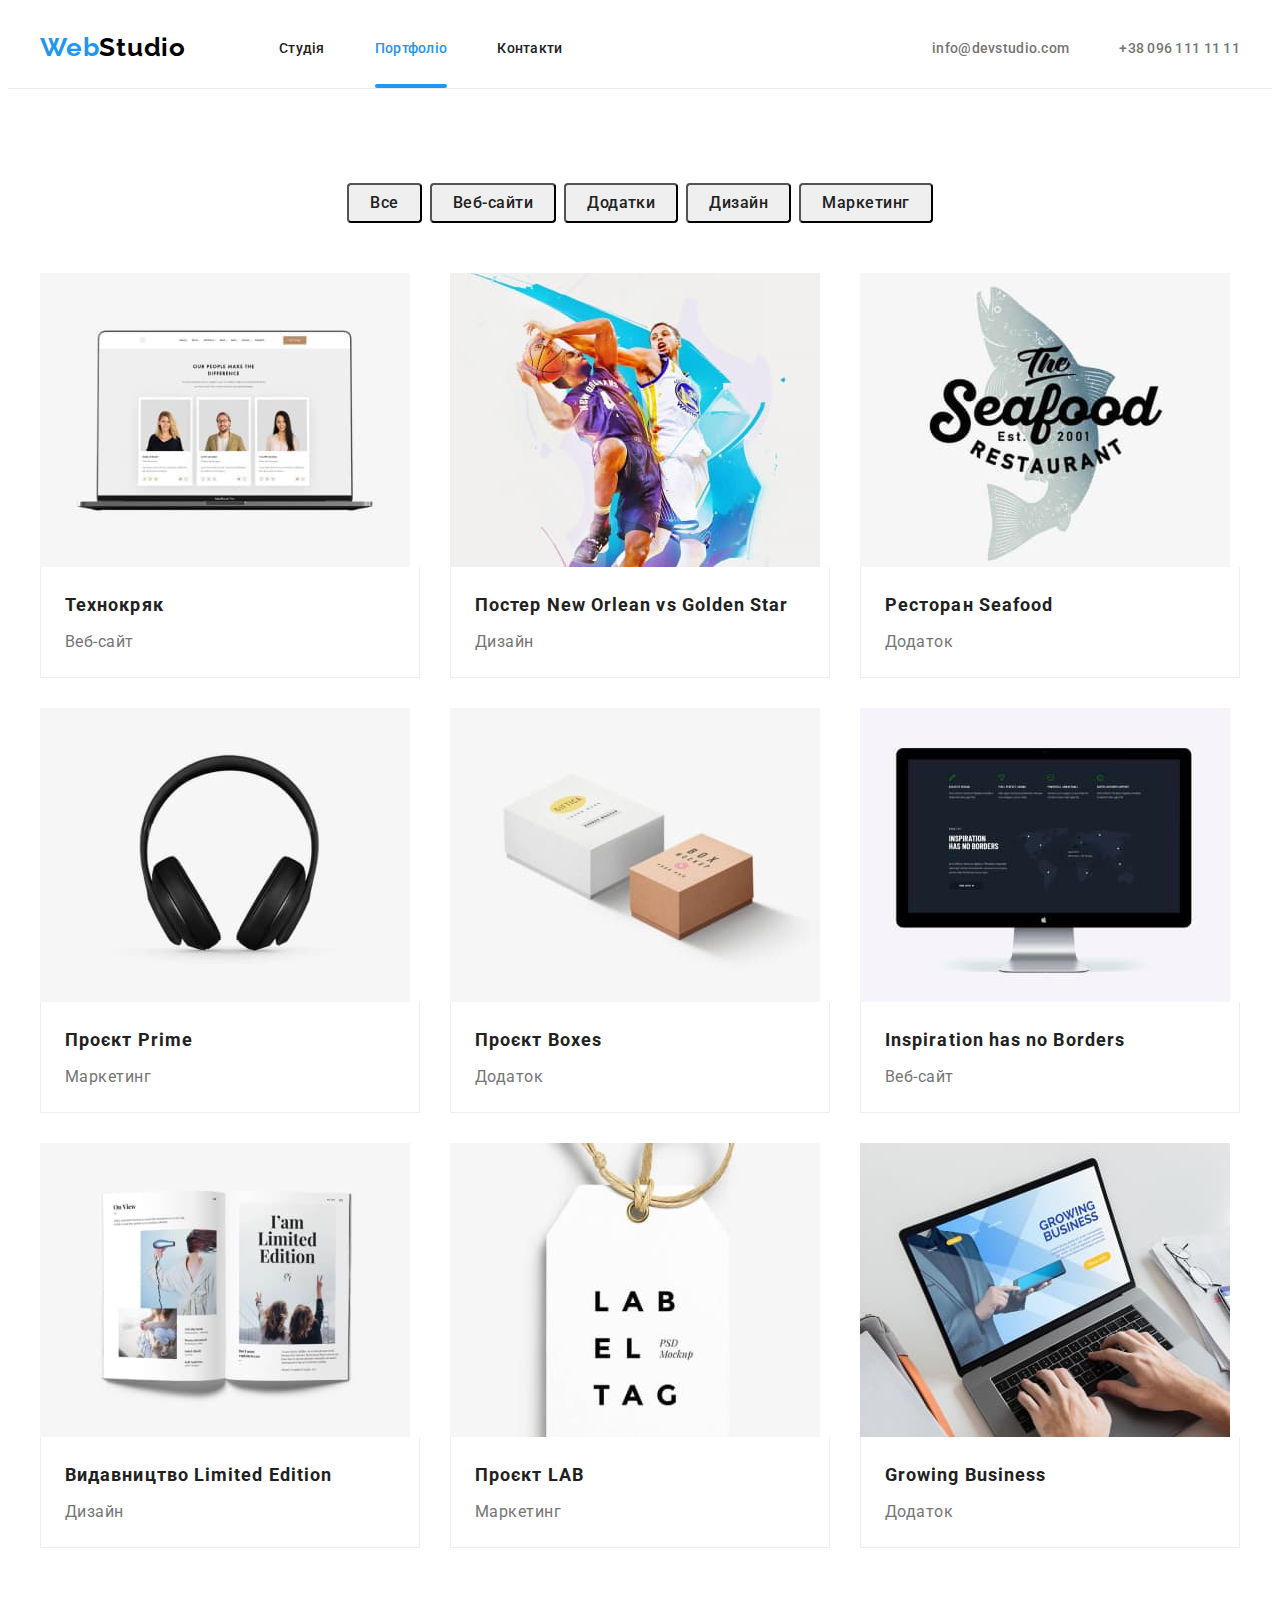
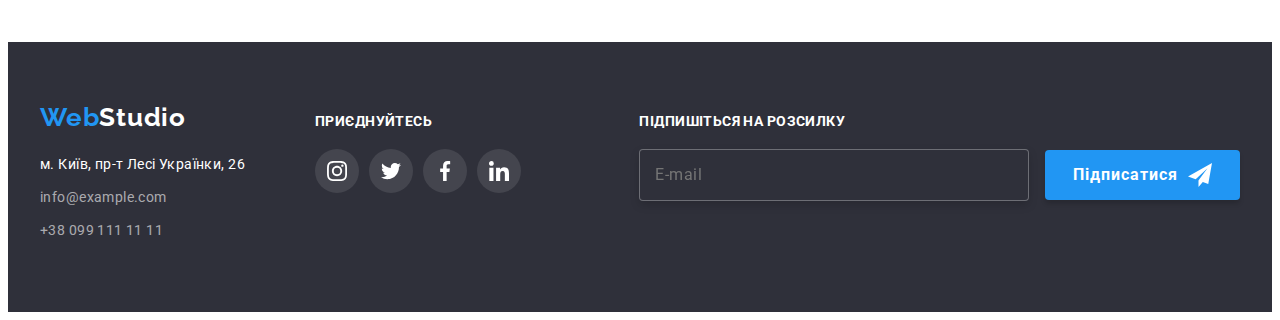
==== portfolio.html @ f097f03a "Initial commit" ====
<!DOCTYPE html>
<html lang="uk">

<head>
	<meta charset="UTF-8">
	<meta http-equiv="X-UA-Compatible" content="IE=edge">
	<meta name="viewport" content="width=device-width, initial-scale=1.0">
	<title>Portfolio</title>
	<link rel="preconnect" href="https://fonts.googleapis.com">
	<link rel="preconnect" href="https://fonts.gstatic.com" crossorigin>
	<link href="https://fonts.googleapis.com/css2?family=Raleway:wght@700&family=Roboto:wght@400;500;700;900&display=swap"
		rel="stylesheet">
	<link rel="stylesheet" href="https://cdnjs.cloudflare.com/ajax/libs/modern-normalize/1.1.0/modern-normalize.min.css"
		integrity="sha512-wpPYUAdjBVSE4KJnH1VR1HeZfpl1ub8YT/NKx4PuQ5NmX2tKuGu6U/JRp5y+Y8XG2tV+wKQpNHVUX03MfMFn9Q=="
		crossorigin="anonymous" referrerpolicy="no-referrer" />
	<link rel="stylesheet" href="./css/styles.css" />
</head>

<body>
	<!--шапка -->
	<header class="header">
		<div class="container header-container">
			<a class="link logo" href="/" lang="en"><span class="logo-part">Web</span>Studio</a>
			<nav class="header-nav">
				<ul class="list header-list">
					<li class="header-item"><a class="link header-link " href="./index.html">Студія</a></li>
					<li class="header-item"><a class="link header-link header-link-current" href="./portfolio.html">Портфоліо</a>
					</li>
					<li class="header-item"><a class="link header-link" href="">Контакти</a></li>
				</ul>
			</nav>
			<ul class="list header-addres">
				<li class="header-contact">
					<a class="link header-addres-link" href="mailto:info@devstudio.com">info@devstudio.com</a>
				</li>
				<li class="header-contact">
					<a class="link header-addres-link" href="tel:+380961111111">+38 096 111 11 11</a>
				</li>
			</ul>
		</div>
	</header>
	<!-- examleps Примеры работ -->
	<section class="examples">
		<div class="container examples-container">
			<h1 class="visually-hidden">Приклади робіт</h1>
			<ul class="list filter">
				<li class="filter-item"><button class="btn" type="button">Все</button></li>
				<li class="filter-item"><button class="btn" type="button">Веб-сайти</button></li>
				<li class="filter-item"><button class="btn" type="button">Додатки</button></li>
				<li class="filter-item"><button class="btn" type="button">Дизайн</button></li>
				<li class="filter-item"><button class="btn" type="button">Маркетинг</button></li>
			</ul>
			<ul class="list examples-list">
				<li class="examples-item card-set-item">
					<a class="link" href="">
						<div class="examples-img-wrap">
							<img class="examples-imag" src="./images/portfolio/foto.jpg" alt="Портретные фото двух девушек и мужчины"
								width="370" height="294">
							<div class="overlay">
								<p class="overlay-text">Ресурс пропонує комплексні пропозиції з різним рівнем функціоналу та сервісів. Все це дозволить відвідувачу отримати
								вичерпні відомості про компанію чи приватну особу.</p>
							</div>
						</div>
						<div class="portfolio-wraper">
							<h2 class="examples-title">Технокряк </h2>
							<p class="examples-text">Веб-сайт</p>
						</div>
					</a>
				</li>
				<li class="examples-item card-set-item">
					<a class="link" href="">
						<div class="examples-img-wrap">
							<img class="examples-imag" src="./images/portfolio/basketball.jpg" alt="2 баскетболиста борятся за мяч"
								width="370" height="294">
							<div class="overlay">
								<p class="overlay-text">Ресурс пропонує комплексні пропозиції з різним рівнем функціоналу та сервісів. Все це дозволить відвідувачу отримати
								вичерпні відомості про компанію чи приватну особу.</p>
							</div>
						</div>
						<div class="portfolio-wraper">
							<h2 class="examples-title"> Постер <span lang="en">New Orlean vs Golden Star</span> </h2>
							<p class="examples-text">Дизайн</p>
						</div>

					</a>
				</li>
				<li class="examples-item card-set-item">
					<a class="link" href="">
						<div class="examples-img-wrap">
							<img class="examples-imag" src="./images/portfolio/restaurant.jpg" alt="Эмблема ресторана" width="370"
								height="294">
							<div class="overlay">
								<p class="overlay-text">Ресурс пропонує комплексні пропозиції з різним рівнем функціоналу та сервісів. Все це дозволить відвідувачу отримати
								вичерпні відомості про компанію чи приватну особу.</p>
							</div>
						</div>
						<div class="portfolio-wraper">
							<h2 class="examples-title">Ресторан <span lang="en">Seafood</span></h2>
							<p class="examples-text">Додаток</p>
						</div>
					</a>
				</li>
				<li class="examples-item card-set-item">
					<a class="link" href="">
						<div class="examples-img-wrap">
							<img class="examples-imag" src="./images/portfolio/headphones.jpg" alt="Наушники" width="370"
								height="294">
							<div class="overlay">
								<p class="overlay-text">Ресурс пропонує комплексні пропозиції з різним рівнем функціоналу та сервісів. Все це дозволить відвідувачу отримати
								вичерпні відомості про компанію чи приватну особу.</p>
							</div>
						</div>
						<div class="portfolio-wraper">
							<h2 class="examples-title">Проєкт <span lang="en">Prime</span></h2>
							<p class="examples-text">Маркетинг</p>
						</div>
					</a>
				</li>
				<li class="examples-item card-set-item">
					<a class="link" href="">
						<div class="examples-img-wrap">
							<img class="examples-imag" src="./images/portfolio/box.jpg" alt="Две коробки белого и коричневого цвета"
								width="370" height="294">
							<div class="overlay">
								<p class="overlay-text">Ресурс пропонує комплексні пропозиції з різним рівнем функціоналу та сервісів. Все це дозволить відвідувачу отримати
								вичерпні відомості про компанію чи приватну особу.</p>
							</div>
						</div>
						<div class="portfolio-wraper">
							<h2 class="examples-title">Проєкт <span lang="en">Boxes</span> </h2>
							<p class="examples-text">Додаток</p>
						</div>
					</a>
				</li>
				<li class="examples-item card-set-item">
					<a class="link" href="">
						<div class="examples-img-wrap">
							<img class="examples-imag" src="./images/portfolio/maps.jpg" alt="Карта мира на экране монитора"
								width="370" height="294">
							<div class="overlay">
								<p class="overlay-text">Ресурс пропонує комплексні пропозиції з різним рівнем функціоналу та сервісів. Все це дозволить відвідувачу отримати
								вичерпні відомості про компанію чи приватну особу.</p>
							</div>
						</div>
						<div class="portfolio-wraper">
							<h2 class="examples-title" lang="en">Inspiration has no Borders</h2>
							<p class="examples-text">Веб-сайт</p>
						</div>
					</a>
				</li>
				<li class="examples-item card-set-item">
					<a class="link" href="">
						<div class="examples-img-wrap">
							<img class="examples-imag" src="./images/portfolio/book.jpg" alt="Разворот книги" width="370"
								height="294">
							<div class="overlay">
								<p class="overlay-text">Ресурс пропонує комплексні пропозиції з різним рівнем функціоналу та сервісів. Все це дозволить відвідувачу отримати
								вичерпні відомості про компанію чи приватну особу.</p>
							</div>
						</div>
						<div class="portfolio-wraper">
							<h2 class="examples-title">Видавництво <span lang="en">Limited Edition</span> </h2>
							<p class="examples-text">Дизайн</p>
						</div>
					</a>
				</li>
				<li class="examples-item card-set-item">
					<a class="link" href="">
						<div class="examples-img-wrap">
							<img class="examples-imag" src="./images/portfolio/lab.jpg" alt="Лейбл на бирке" width="370" height="294">
							<div class="overlay">
								<p class="overlay-text">Ресурс пропонує комплексні пропозиції з різним рівнем функціоналу та сервісів. Все це дозволить відвідувачу отримати
								вичерпні відомості про компанію чи приватну особу.</p>
							</div>
						</div>
						<div class="portfolio-wraper">
							<h2 class="examples-title"> Проєкт <span lang="en">LAB</span> </h2>
							<p class="examples-text">Маркетинг</p>
						</div>
					</a>
				</li>
				<li class="examples-item card-set-item">
					<a class="link" href="">
						<div class="examples-img-wrap">
							<img class="examples-imag" src="./images/portfolio/notebook.jpg" alt="Набор текста на ноутбуке"
								width="370" height="294">
							<div class="overlay">
								<p class="overlay-text">Ресурс пропонує комплексні пропозиції з різним рівнем функціоналу та сервісів. Все це дозволить відвідувачу отримати
								вичерпні відомості про компанію чи приватну особу.</p>
							</div>
						</div>
						<div class="portfolio-wraper">
							<h2 class="examples-title" lang="en"> Growing Business </h2>
							<p class="examples-text">Додаток</p>
						</div>
					</a>
				</li>
			</ul>
		</div>
	</section>


	<!-- Footer       Подвал-->
		<footer class="footer clas">
			<div class="container footer-container">
				<div class="footer-contact">
					<a class="link footer-logo" lang="en" href="/"><span class="logo-part">Web</span>Studio</a>
					<address class="footer-addres">
						<ul class="addres-list list">
							<li class="addres-addres">м. Київ, пр-т Лесі Українки, 26</li>
							<li class="addres-item">
								<a class="link contact" href="mailto:info@example.com">info@example.com</a>
							</li>
							<li class="addres-item">
								<a class="link contact" href="tel:+380991111111">+38 099 111 11 11</a>
							</li>
						</ul>
					</address>
		
		
				</div>
				<div class="footer-soсial">
					<h4 class="social-invitation">приєднуйтесь</h4>
					<ul class="list social">
						<li class="soсial-item">
							<a class="soсial-link footer-soсial-link link" href="instagram.com" target="_blank" rel="noopener noreferrer"
								aria-label="Ссылка на Инстаграм">
								<svg width="20" height="20">
									<use class="social-icon footer-social-icon" href="./images/icons.svg#instagram"></use>
								</svg>
							</a>
						</li>
						<li class="soсial-item">
							<a class="soсial-link footer-soсial-link link" href="twitter.com" target="_blank" rel="noopener noreferrer"
								aria-label="Ссылка на Твиттер">
								<svg class="social-icon footer-social-icon" width="20" height="20">
									<use href="./images/icons.svg#twitter"></use>
								</svg>
							</a>
						</li>
						<li class="soсial-item">
							<a class="soсial-link footer-soсial-link link" href="facebook.com" target="_blank" rel="noopener noreferrer"
								aria-label="Ссылка на Фейсбук">
								<svg class="social-icon footer-social-icon" width="20" height="20">
									<use href="./images/icons.svg#facebook"></use>
								</svg>
							</a>
						</li>
						<li class="soсial-item">
							<a class="soсial-link footer-soсial-link link" href="linkedin.com" target="_blank" rel="noopener noreferrer"
								aria-label="Ссылка на Линкедин">
								<svg width="20" height="20">
									<use class="social-icon footer-social-icon" href="./images/icons.svg#linkedin"></use>
								</svg>
							</a>
						</li>
					</ul>
				</div>
				<div class="footer-subscription">
					<h4 class="footer-subscription-title">Підпишіться на розсилку</h4>
					<form class="footer-form">
						<label class="footer-form-group">
							<input class="footer-form-input" name="email" type="email" placeholder="E-mail">
						</label>
						<button class="footer-btn-form" type="submit">Підписатися
							<svg class="footer-btn-form-icon" width="24" height="24">
								<use href="./images/icons.svg#icon-send"></use>
							</svg>
						</button>
					</form>
				</div>
		
			</div>
		
		</footer>
</body>

</html>
---- css/styles.css ----
:root {
  /* fonts */
  --main-font: 'Roboto', sans-serif;
  --logo-font: 'Raleway', sans-serif;

  /* text color */
  --main-txt-cl: #212121;
  --secondary-txt-cl: #757575;
  --accent-color: #2196f3;

  /*  bg color*/
  --bg-dark-cl: #2f303a;
  --bg-light-cl: ##ffffff;

  /* others */
  --indent: 30px;
  --items: 4;
}

/* Base styles */
.container {
  width: 1200px;
  padding-right: 15px;
  padding-left: 15px;
  margin-right: auto;
  margin-left: auto;

  /* outline: 2px solid red;
  outline-offset: -2px; */
}

/* reset styles */
h1,
h2,
h3,
h4,
h5,
h6,
p {
  margin: 0;
}

.link {
  text-decoration: none;
  color: currentColor;
}

.list {
  list-style: none;
  padding: 0;
  margin: 0;
}

/**
  |============================
  | Card set
  |============================
*/
.card-set {
  display: flex;
  flex-wrap: wrap;
  gap: var(--indent);
}

.card-set-item {
  flex-basis: calc(
    (100% - var(--indent) * (var(--items) - 1)) /
      var(--items)
  );
}

img {
  display: block;
}

body {
  font-family: var(--main-font);
  color: var(--main-txt-cl);
}
.no-scroll {
  overflow: hidden;
}

/* Header styles */

.header {
  border-bottom: 1px solid #ececec;
}

.header-container {
  display: flex;
  align-items: center;
}

.header-nav {
  display: flex;
  margin-right: auto;
}

.logo,
.footer-logo {
  font-family: var(--logo-font);
  font-weight: 700;
  font-size: 26px;
  line-height: calc(31 / 26);
  letter-spacing: 0.03em;
}
.logo {
  padding-top: 24px;
  padding-bottom: 25px;
  margin-right: 93px;

  color: #000000;
}

.logo-part {
  color: #2196f3;
}

.header-list {
  display: flex;
  gap: 50px;

  font-weight: 500;
  font-size: 14px;
  line-height: calc(16 / 14);
  letter-spacing: 0.02em;

  color: var(--main-txt-cl);
}
/* .header-item {
padding-top: 32px;
padding-bottom: 32px;} */

.header-link,
.header-addres-link {
  display: block;
  padding-top: 32px;
  padding-bottom: 32px;
  transition: color 250ms cubic-bezier(0.4, 0, 0.2, 1);
}

.header-addres {
  display: flex;
  gap: 50px;
}

.header-link:hover,
.header-link:focus,
.header-addres-link:hover,
.header-addres-link:focus {
  color: var(--accent-color);
}
.header-link-current {
  color: var(--accent-color);
  position: relative;
}
.header-link-current::after {
  content: '';
  position: absolute;
  bottom: 0;
  left: 0;

  display: block;
  width: 100%;
  height: 4px;
  background: var(--accent-color);
  border-radius: 2px;
}
.header-addres-link {
  display: flex;
  align-items: center;
}

.header-addres-link {
  font-weight: 500;
  font-size: 14px;
  line-height: calc(16 / 14);
  letter-spacing: 0.02em;
  color: var(--secondary-txt-cl);
}
.header-icon {
  fill: currentColor;
  margin-right: 10px;
}
/*Секція Герой Hero  */

.hero {
  padding-top: 200px;
  padding-bottom: 200px;
  text-align: center;
}

.hero-bg {
  max-width: 1600px;
  max-height: 600px;

  background-color: #c4c4c4;
  background-image: linear-gradient(
      to right,
      rgba(47, 48, 58, 0.4),
      rgba(47, 48, 58, 0.4)
    ),
    url(../images/hero/bg-hero.jpg);

  margin-left: auto;
  margin-right: auto;
  background-repeat: no-repeat;
  background-position: center;
  background-size: cover;
}

.hero-container {
  width: 696px;
}

.hero-title {
  margin-bottom: 30px;

  font-weight: 900;
  font-size: 44px;
  line-height: 1.36;
  text-align: center;
  letter-spacing: 0.06em;
  text-transform: uppercase;
  color: #ffffff;
}

/* Кнопки */
.btn-hero {
  min-width: 200px;
  min-height: 50px;
  padding: 9px 31px;

  font-family: inherit;
  font-weight: 700;
  font-size: 16px;
  line-height: 1.88;
  letter-spacing: 0.06em;
  color: #ffffff;
  background-color: #2196f3;
  box-shadow: 0px 4px 4px rgba(0, 0, 0, 0.15);
  border-radius: 4px;

  border: none;
  cursor: pointer;

  transition: background-color 250ms
    cubic-bezier(0.4, 0, 0.2, 1);
}

.btn-hero:hover,
.btn-hero:focus {
  background-color: #188ce8;
}

/* Section about Особенности */

.about {
  padding-top: 94px;
}

.about,
.work {
  background-color: var(--bg-light-cl);
}
.visually-hidden {
  position: absolute;
  width: 1px;
  height: 1px;
  margin: -1px;
  border: 0;
  padding: 0;
  white-space: nowrap;
  clip-path: inset(100%);
  clip: rect(0 0 0 0);
  overflow: hidden;
}

.about-list {
  display: flex;
  gap: var(--indent);
  flex-basis: calc((100% - 3 * 30px) / 4);

  flex-wrap: wrap;
}

.about-item {
  max-width: 270px;
}

.about-icon {
  display: flex;
  justify-content: center;
  align-items: center;
  width: 270px;
  height: 120px;
  background-color: #f5f4fa;
  border-radius: 4px;
  margin-bottom: 30px;
}

.about-title,
.about-text {
  font-size: 14px;
  letter-spacing: 0.03em;
}

.about-title {
  margin-bottom: 10px;

  font-weight: 700;
  line-height: calc(16 / 14);
  text-transform: uppercase;
  color: var(--main-txt-cl);
}
.about-text {
  line-height: calc(24 / 14);
  color: var(--secondary-txt-cl);
}

/* Section work Чем мы занимаемся */
.work {
  padding-top: 94px;
  padding-bottom: 94px;
}

.work-title,
.team-title {
  font-weight: 700;
  font-size: 36px;
  line-height: calc(42 / 36);
  text-align: center;
  letter-spacing: 0.03em;
  color: var(--main-txt-cl);
}

.work-title {
  margin-bottom: 50px;
}

.work-list {
  display: flex;
  gap: var(--indent);
  flex-wrap: wrap;
  --items: 3;
  width: 100%;
}

.work-item {
  position: relative;
}

.add {
  position: absolute;
  display: flex;
  align-items: center;
  justify-content: center;
  left: 0;
  bottom: 0;

  width: 100%;
  height: 70px;

  background-color: rgba(47, 48, 58, 0.8);
}

.add-text {
  /* padding-top: 27px;
  padding-bottom: 27px;
  margin-left: auto;
  margin-right: auto; */

  font-weight: 700;
  font-size: 14px;
  line-height: calc(16 / 14);
  text-align: center;
  letter-spacing: 0.03em;
  text-transform: uppercase;
  color: #ffffff;
}

/*  Section team */
.team {
  padding-top: 94px;
  padding-bottom: 94px;
  background-color: #f5f4fa;
}
.team-title {
  margin-bottom: 50px;
}

.team-list {
  display: flex;
  gap: var(--indent);
}

.team-item {
  box-shadow: 0px 1px 3px rgba(0, 0, 0, 0.12),
    0px 1px 1px rgba(0, 0, 0, 0.14),
    0px 2px 1px rgba(0, 0, 0, 0.2);
  border-radius: 0px 0px 4px 4px;
}
.team-wraper {
  padding-top: 30px;
  padding-bottom: 30px;
  padding-right: 5px;
  padding-left: 5px;

  background-color: #fff;
}

.team-item-title,
.team-item-text {
  font-size: 16px;
  line-height: calc(19 / 16);
  text-align: center;
  letter-spacing: 0.03em;

  margin-bottom: 16px;
}

.team-item-title {
  margin-bottom: 10px;
  font-weight: 500;
  color: var(--main-txt-cl);
}
.team-item-text {
  letter-spacing: 0.03em;
  color: var(--secondary-txt-cl);
}

.social {
  display: flex;
  align-items: center;
  justify-content: center;
  gap: 10px;
}

.soсial-link {
  display: flex;
  align-items: center;
  justify-content: center;

  width: 44px;
  height: 44px;
  border-radius: 50%;
  /* outline: 2px solid red; */

  color: #afb1b8;
  background-color: #fff;

  transition: background-color 250ms
      cubic-bezier(0.4, 0, 0.2, 1),
    color 250ms cubic-bezier(0.4, 0, 0.2, 1);
}
.social-icon {
  fill: currentColor;
}

.soсial-link:hover,
.soсial-link:focus {
  color: #ffffff;
  background-color: var(--accent-color);
}

/* Section Clients */
.clients {
  padding-top: 94px;
  padding-bottom: 94px;
}

.clients-title {
  margin-bottom: 50px;

  font-family: var(--main-font);
  font-style: normal;
  font-weight: 700;
  font-size: 36px;
  line-height: calc(42 / 36);
  text-align: center;
  letter-spacing: 0.03em;

  color: #212121;
}

.clients-list {
  display: flex;
  gap: 30px;
}

.clients-link {
  display: flex;
  align-items: center;
  justify-content: center;
  width: 170px;
  height: 92px;
  /* outline: 2px solid red; */
  border: 1px solid #afb1b8;
  border-radius: 4px;
  color: #afb1b8;
  cursor: pointer;

  transition: color 250ms cubic-bezier(0.4, 0, 0.2, 1),
    border 250ms cubic-bezier(0.4, 0, 0.2, 1);
}

.clients-icon {
  fill: currentColor;
}

.clients-link:hover,
.clients-link:focus {
  color: #2196f3;
  border: 1px solid #2196f3;
}

/* Footer Подвал */

.footer {
  padding-top: 60px;
  padding-bottom: 60px;

  background-color: var(--bg-dark-cl);
}
.footer-container {
  display: flex;
  align-items: baseline;
}
.footer-contact {
  margin-right: 70px;
}
.footer-logo {
  display: block;
  margin-bottom: 20px;

  color: #ffffff;
}

.footer-addres {
  font-style: normal;
  font-size: 14px;
  line-height: 1.71;
  letter-spacing: 0.03em;
  color: #fff;
}

.addres-addres,
.addres-item {
  margin-bottom: 9px;
}

.contact {
  color: rgba(255, 255, 255, 0.6);
}

.social-invitation {
  margin-bottom: 20px;

  font-family: var(--main-font);
  font-style: normal;
  font-weight: 700;
  font-size: 14px;
  line-height: calc(16 / 14);
  letter-spacing: 0.03em;
  text-transform: uppercase;

  color: #ffffff;
}

.footer-soсial-link {
  background-color: rgba(255, 255, 255, 0.1);
}
.footer-social-icon {
  fill: #ffffff;
}

.footer-subscription {
  margin-left: auto;
}

.footer-subscription-title {
  margin-bottom: 20px;

  font-family: var(--main-font);
  font-weight: 700;
  font-size: 14px;
  line-height: calc (16 / 14);
  letter-spacing: 0.03em;
  text-transform: uppercase;

  color: #ffffff;
}

.footer-form-input {
  margin-right: 12px;
  width: 358px;
  padding: 15px;

  font-family: var(--main-font);
  font-weight: 400;
  font-size: 16px;
  line-height: calc(20 / 16);
  letter-spacing: 0.03em;

  color: rgba(255, 255, 255, 0.6);
  background: #2f303a;
  border: 1px solid rgba(255, 255, 255, 0.3);
  filter: drop-shadow(0px 4px 4px rgba(0, 0, 0, 0.15));
  border-radius: 4px;
}

.footer-btn-form {
  display: inline-flex;
  align-items: center;
  gap: 10px;
  padding: 10px 28px;

  font-family: var(--main-font);
  font-style: normal;
  font-weight: 700;
  font-size: 16px;
  line-height: 1.88;
  letter-spacing: 0.06em;
  color: #ffffff;
  background: #2196f3;
  box-shadow: 0px 4px 4px rgba(0, 0, 0, 0.15);
  border-radius: 4px;
	border: transparent;
}
.footer-btn-form-icon {
  fill: #ffffff;
}
/* #188CE8 */

/* examleps Примеры работ */

/*Filter  */
.examples {
  padding-top: 94px;
  padding-bottom: 94px;
}

.filter {
  display: flex;
  justify-content: center;
  margin-bottom: 50px;
}

.filter-item:not(:last-child) {
  margin-right: 8px;
}

.btn {
  padding: 5px 21px;

  font-family: inherit;
  font-weight: 500;
  font-size: 16px;
  line-height: 1.62;
  letter-spacing: 0.03em;
  color: var(--main-txt-cl);

  border-radius: 4px;
  cursor: pointer;

  transition: color 250ms cubic-bezier(0.4, 0, 0.2, 1),
    background-color 250ms cubic-bezier(0.4, 0, 0.2, 1),
    box-shadow 250ms cubic-bezier(0.4, 0, 0.2, 1);
}

.btn:focus,
.btn:hover {
  color: #ffffff;
  background-color: var(--accent-color);
  box-shadow: 0px 3px 1px rgba(0, 0, 0, 0.1),
    0px 1px 2px rgba(0, 0, 0, 0.08),
    0px 2px 2px rgba(0, 0, 0, 0.12);
}

.examples-list {
  display: flex;
  flex-wrap: wrap;
  gap: var(--indent);
  --items: 3;
}

.examples-item {
  transition: border 250ms cubic-bezier(0.4, 0, 0.2, 1),
    box-shadow 250ms cubic-bezier(0.4, 0, 0.2, 1);
}
.examples-item:hover,
.examples-item:focus {
  border: -1px solid #eeeeee;
  box-shadow: 0px 1px 1px rgba(0, 0, 0, 0.12),
    0px 4px 4px rgba(0, 0, 0, 0.06),
    1px 4px 6px rgba(0, 0, 0, 0.16);
}

.examples-img-wrap {
  position: relative;
  overflow: hidden;
}

.overlay {
  position: absolute;
  top: 0;
  left: 0;

  transform: translateY(100%);
  transition: transform 250ms cubic-bezier(0.4, 0, 0.2, 1);

  display: flex;
  align-items: center;
  justify-content: center;
  width: 100%;
  height: 100%;

  background: rgba(33, 150, 243, 0.9);
}

.examples-img-wrap:hover .overlay {
  transform: translateY(0);
}
.overlay-text {
  font-weight: 400;
  font-size: 18px;
  line-height: calc(28 / 18);
  letter-spacing: 0.03em;
  color: #ffffff;
  padding-left: 24px;
  padding-right: 24px;
}

.portfolio-wraper {
  border: 1px solid #eeeeee;
  border-top: none;

  padding-top: 20px;
  padding-bottom: 20px;
  padding-right: 24px;
  padding-left: 24px;
}
.examples-title {
  margin-bottom: 4px;

  font-weight: 700;
  font-size: 18px;
  line-height: 2;
  letter-spacing: 0.06em;
  color: var(--main-txt-cl);
}

.examples-text {
  line-height: 1.88;
  letter-spacing: 0.03em;
  color: var(--secondary-txt-cl);
}

/* Modal window */
.backgrop {
  position: fixed;
  top: 0;
  left: 0;
  z-index: 1000;

  width: 100%;
  height: 100%;
  background: rgba(0, 0, 0, 0.2);

  opacity: 1;
  visibility: visible;
  transition: opacity 250ms ease-out,
    visibility 250ms ease-out;
}

.backgrop.is-hidden {
  opacity: 0;
  visibility: hidden;
  pointer-events: none;
}
.backgrop.is-hidden .modal {
  transform: translate(-50%, -50%) scale(0.6)
    rotate(0.5turn);
}

.modal {
  position: absolute;
  width: 528px;
  min-height: 581px;
  top: 50%;
  left: 50%;
  transform: translate(-50%, -50%) scale(1) rotate(0);

  opacity: 1;
  transition: transform 250ms ease-out,
    opacity 250ms ease-out;

  padding: 40px;

  background: #ffffff;
  box-shadow: 0px 1px 3px rgba(0, 0, 0, 0.12),
    0px 1px 1px rgba(0, 0, 0, 0.14),
    0px 2px 1px rgba(0, 0, 0, 0.2);
  border-radius: 4px;
}

.modal-btn {
  position: absolute;
  top: 8px;
  right: 8px;

  display: flex;
  align-items: center;
  justify-content: center;
  width: 30px;
  height: 30px;
  padding: 0;

  background: #ffffff;
  border: 1px solid rgba(0, 0, 0, 0.1);
  border-radius: 50%;
  background-color: transparent;
  cursor: pointer;
}

.modal-btn-icon {
  transition: fill 250ms cubic-bezier(0.4, 0, 0.2, 1);
}
.modal-btn-icon:hover {
  fill: #2196f3;
}

.register-form-title {
  display: block;
  margin-bottom: 12px;

  font-family: var(--main-font);
  font-weight: 700;
  font-size: 20px;
  line-height: calc(23 / 20);
  text-align: center;
  letter-spacing: 0.03em;
  color: #212121;
}

.register-form-group {
  margin-bottom: 20px;
}
.register-form-wrap {
  display: block;
  margin-bottom: not 28px;

 position:relative; 
}
.register-form-text {
  display: block;
  margin-bottom: 4px;

  font-family: var(--main-font);
  font-size: 12px;
  line-height: calc(14 / 12);
  letter-spacing: 0.01em;
  color: #757575;
}

.register-form-input {

width: 100%;
padding: 11px;
padding-left: 40px;
margin-bottom: 10px;

transition: border-color 250ms cubic-bezier(0.4, 0, 0.2, 1);
border: 1px solid rgba(33, 33, 33, 0.2);
border-radius: 4px;
outline: none;
}

.register-form-input:focus-within {
border-color: #2196F3;
}
.register-form-input:focus-within + .register-form-icon {
fill: #2196F3;
}

.register-form-icon {
position: absolute;
bottom: 22px;
left: 12px;

width: 18px;
height: 18px;
}


.register-form-message {
padding: 12px 16px;
width: 100%;
height: 120px;
/* margin-bottom: 20px; */
resize: none;

border: 1px solid rgba(33, 33, 33, 0.2);
border-radius: 4px;
outline: transparent;

transition: border-color 250ms cubic-bezier(0.4, 0, 0.2, 1);
}
.register-form-message::placeholder {
font-family:var(--main-font);
font-size: 12px;
line-height: calc(14 / 12);
letter-spacing: 0.01em;
color: rgba(117, 117, 117, 0.5);
}

.register-form-message:focus{
border-color: #2196F3;
}

.register-checkbox {
  display: flex;
  justify-content: center;
  align-items: center;
  margin-bottom: 30px;
  gap: 7px;
}

.register-checkbox-input:checked + .register-icon .register-icon-check {
opacity: 1;

}
.register-checkbox-input:checked + .register-icon .register-icon-uncheck {
opacity: 0;
}

.register-icon-check {
  opacity: 0;
transition: opacity 250ms cubic-bezier(0.4, 0, 0.2, 1);
}
.register-icon-uncheck {
  opacity: 1;
  transition: opacity 250ms cubic-bezier(0.4, 0, 0.2, 1);
  }
  
  
.register-checkbox-text {

font-family: var(--main-font);
font-size: 14px;
line-height: calc(24 / 14);
letter-spacing: 0.03em;
color: #757575;
}

.register-checkbox-link {
color:  #2196F3;
}

.register-form-btn {
  display: flex;
  padding: 10px 52px;
	margin-right: auto;
	margin-left: auto;
  
  transition: background 250ms cubic-bezier(0.4, 0, 0.2, 1);

  font-family: var(--main-font);
  font-weight: 700;
  font-size: 16px;
  line-height: calc(30 / 16);

  align-items: center;
  text-align: center;
  letter-spacing: 0.06em;

  color: #ffffff;

  background: #2196f3;
  box-shadow: 0px 4px 4px rgba(0, 0, 0, 0.15);
  border-radius: 4px;
  cursor: pointer;
	border: transparent;
}

.register-form-btn:hover, 
.register-form-btn:focus {
  background: #188ce8;
}
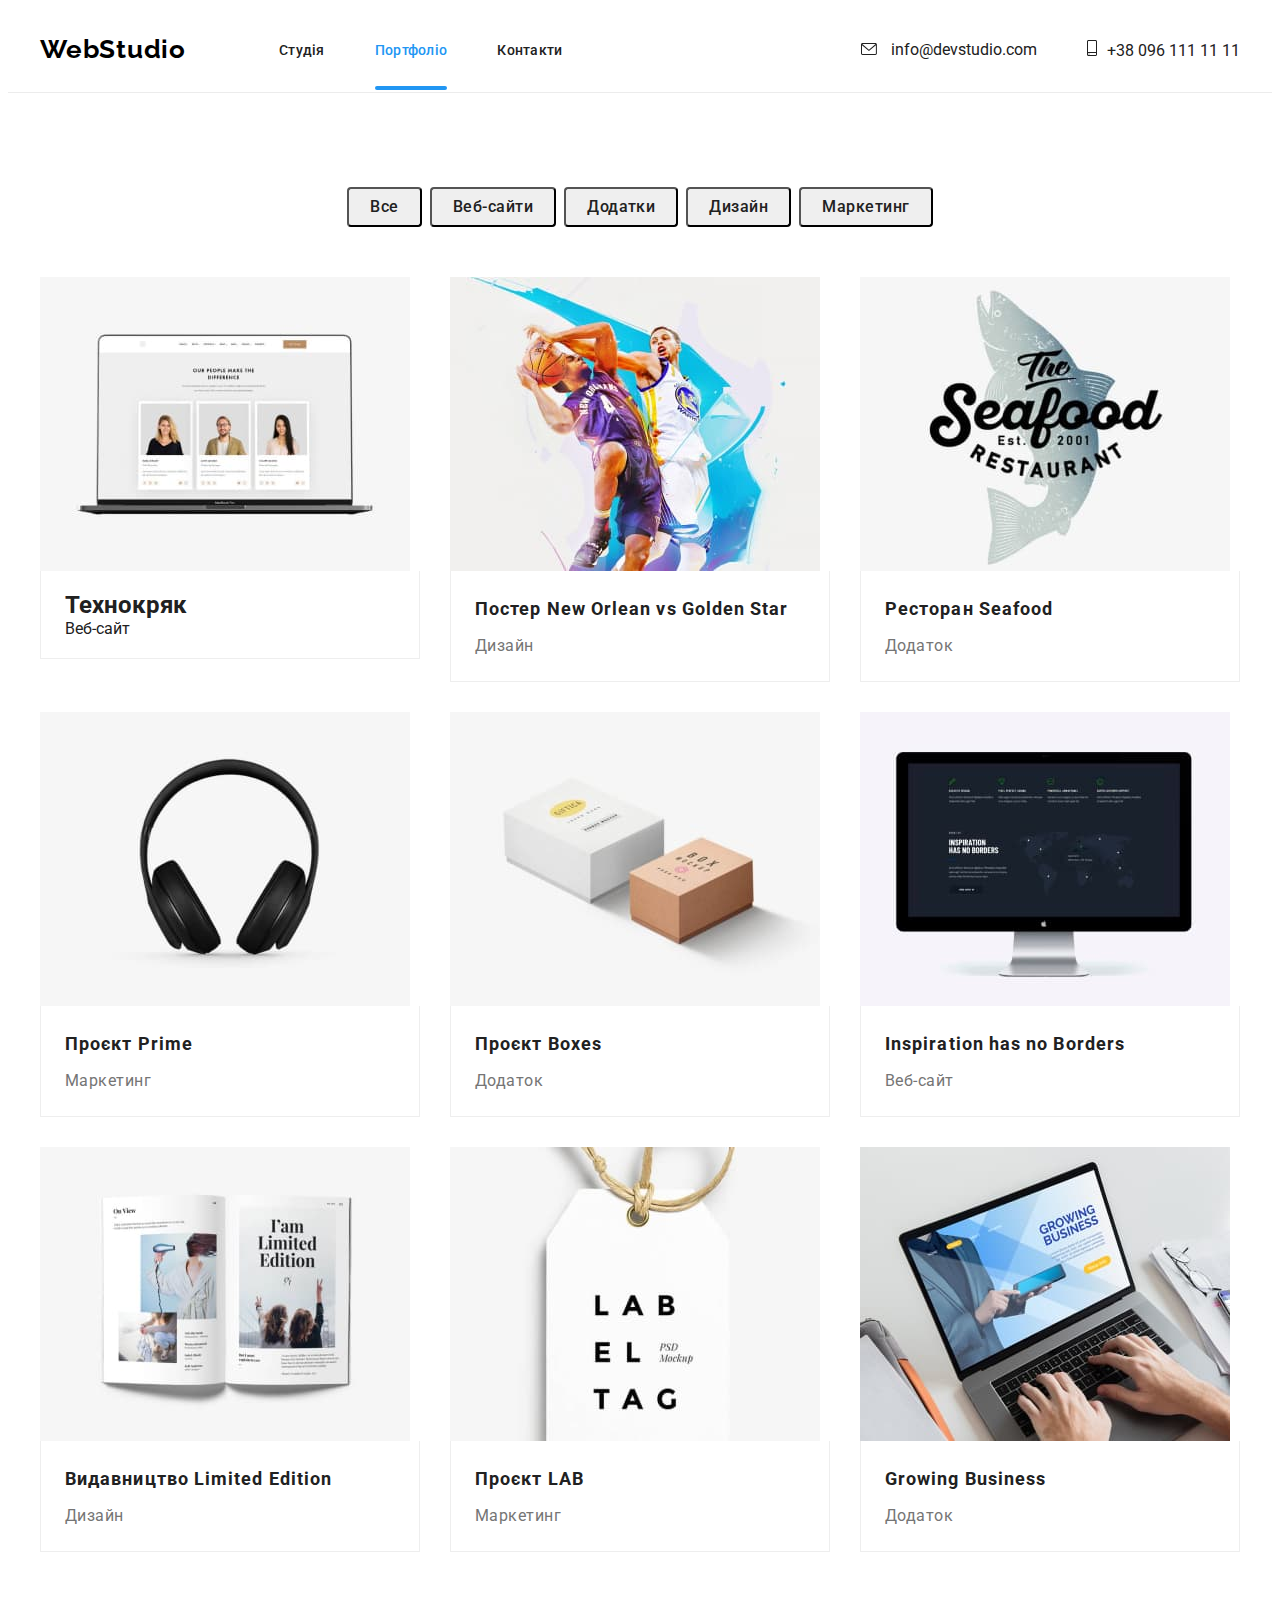
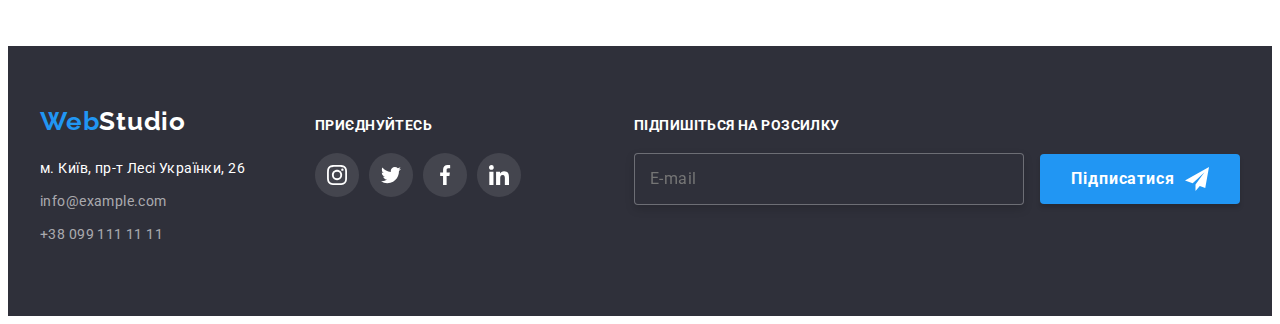
==== commit eb4b11a9: "класи по ВЕМ" ====
--- a/portfolio.html
+++ b/portfolio.html
@@ -19,179 +19,193 @@
 <body>
 	<!--шапка -->
 	<header class="header">
-		<div class="container header-container">
-			<a class="link logo" href="/" lang="en"><span class="logo-part">Web</span>Studio</a>
-			<nav class="header-nav">
-				<ul class="list header-list">
-					<li class="header-item"><a class="link header-link " href="./index.html">Студія</a></li>
-					<li class="header-item"><a class="link header-link header-link-current" href="./portfolio.html">Портфоліо</a>
-					</li>
-					<li class="header-item"><a class="link header-link" href="">Контакти</a></li>
+		<div class="container header__container">
+			<a class="link logo header__logo" href="/" lang="en"><span class="logo-part">Web</span>Studio</a>
+			<nav class="header__nav">
+				<ul class="list nav__list">
+					<li class="nav__item"><a class="link nav__link" href="./index.html">Студія</a>
+					</li>
+					<li class="nav__item"><a class="link nav__link nav__link--current" href="./portfolio.html">Портфоліо</a></li>
+					<li class="nav__item"><a class="link nav__link" href="">Контакти</a></li>
 				</ul>
 			</nav>
-			<ul class="list header-addres">
+			<ul class="list header__addres">
+				<li class="header__contact">
+					<a class="link header__link" href="mailto:info@devstudio.com"><svg class="header__icon" width="16px"
+							height="12px">
+							<use href="./images/icons.svg#envelope"></use>
+						</svg> info@devstudio.com</a>
+				</li>
 				<li class="header-contact">
-					<a class="link header-addres-link" href="mailto:info@devstudio.com">info@devstudio.com</a>
-				</li>
-				<li class="header-contact">
-					<a class="link header-addres-link" href="tel:+380961111111">+38 096 111 11 11</a>
+					<a class="link header__link" href="tel:+380961111111"><svg class="header__icon" width="10px" height="16px">
+							<use href="./images/icons.svg#smartphone"></use>
+						</svg>+38 096 111 11 11</a>
 				</li>
 			</ul>
 		</div>
 	</header>
 	<!-- examleps Примеры работ -->
 	<section class="examples">
-		<div class="container examples-container">
+		<div class="container examples__container">
 			<h1 class="visually-hidden">Приклади робіт</h1>
 			<ul class="list filter">
-				<li class="filter-item"><button class="btn" type="button">Все</button></li>
-				<li class="filter-item"><button class="btn" type="button">Веб-сайти</button></li>
-				<li class="filter-item"><button class="btn" type="button">Додатки</button></li>
-				<li class="filter-item"><button class="btn" type="button">Дизайн</button></li>
-				<li class="filter-item"><button class="btn" type="button">Маркетинг</button></li>
+				<li class="filter__item"><button class="filter__btn" type="button">Все</button></li>
+				<li class="filter__item"><button class="filter__btn" type="button">Веб-сайти</button></li>
+				<li class="filter__item"><button class="filter__btn" type="button">Додатки</button></li>
+				<li class="filter__item"><button class="filter__btn" type="button">Дизайн</button></li>
+				<li class="filter__item"><button class="filter__btn" type="button">Маркетинг</button></li>
 			</ul>
-			<ul class="list examples-list">
-				<li class="examples-item card-set-item">
-					<a class="link" href="">
-						<div class="examples-img-wrap">
-							<img class="examples-imag" src="./images/portfolio/foto.jpg" alt="Портретные фото двух девушек и мужчины"
-								width="370" height="294">
-							<div class="overlay">
-								<p class="overlay-text">Ресурс пропонує комплексні пропозиції з різним рівнем функціоналу та сервісів. Все це дозволить відвідувачу отримати
-								вичерпні відомості про компанію чи приватну особу.</p>
-							</div>
-						</div>
-						<div class="portfolio-wraper">
+			<ul class="list examples__list">
+				<li class="examples__item card-set__item">
+					<a class="link" href="">
+						<div class="examples__wrap">
+							<img class="examples__img" src="./images/portfolio/foto.jpg" alt="Портретные фото двух девушек и мужчины"
+								width="370" height="294">
+							<div class="overlay">
+								<p class="overlay__text">Ресурс пропонує комплексні пропозиції з різним рівнем функціоналу та сервісів.
+									Все це дозволить відвідувачу отримати
+									вичерпні відомості про компанію чи приватну особу.</p>
+							</div>
+						</div>
+						<div class="examples__name">
 							<h2 class="examples-title">Технокряк </h2>
-							<p class="examples-text">Веб-сайт</p>
-						</div>
-					</a>
-				</li>
-				<li class="examples-item card-set-item">
-					<a class="link" href="">
-						<div class="examples-img-wrap">
-							<img class="examples-imag" src="./images/portfolio/basketball.jpg" alt="2 баскетболиста борятся за мяч"
-								width="370" height="294">
-							<div class="overlay">
-								<p class="overlay-text">Ресурс пропонує комплексні пропозиції з різним рівнем функціоналу та сервісів. Все це дозволить відвідувачу отримати
-								вичерпні відомості про компанію чи приватну особу.</p>
-							</div>
-						</div>
-						<div class="portfolio-wraper">
-							<h2 class="examples-title"> Постер <span lang="en">New Orlean vs Golden Star</span> </h2>
-							<p class="examples-text">Дизайн</p>
-						</div>
-
-					</a>
-				</li>
-				<li class="examples-item card-set-item">
-					<a class="link" href="">
-						<div class="examples-img-wrap">
-							<img class="examples-imag" src="./images/portfolio/restaurant.jpg" alt="Эмблема ресторана" width="370"
+							<p class="examples-filter">Веб-сайт</p>
+						</div>
+					</a>
+				</li>
+				<li class="examples__item card-set__item">
+					<a class="link" href="">
+						<div class="examples__wrap">
+							<img class="examples__img" src="./images/portfolio/basketball.jpg" alt="2 баскетболиста борятся за мяч"
+								width="370" height="294">
+							<div class="overlay">
+								<p class="overlay__text">Ресурс пропонує комплексні пропозиції з різним рівнем функціоналу та сервісів.
+									Все це дозволить відвідувачу отримати
+									вичерпні відомості про компанію чи приватну особу.</p>
+							</div>
+						</div>
+						<div class="examples__name">
+							<h2 class="examples__title"> Постер <span lang="en">New Orlean vs Golden Star</span> </h2>
+							<p class="examples__filter">Дизайн</p>
+						</div>
+
+					</a>
+				</li>
+				<li class="examples__item card-set__item">
+					<a class="link" href="">
+						<div class="examples__wrap">
+							<img class="examples__img" src="./images/portfolio/restaurant.jpg" alt="Эмблема ресторана" width="370"
 								height="294">
 							<div class="overlay">
-								<p class="overlay-text">Ресурс пропонує комплексні пропозиції з різним рівнем функціоналу та сервісів. Все це дозволить відвідувачу отримати
-								вичерпні відомості про компанію чи приватну особу.</p>
-							</div>
-						</div>
-						<div class="portfolio-wraper">
-							<h2 class="examples-title">Ресторан <span lang="en">Seafood</span></h2>
-							<p class="examples-text">Додаток</p>
-						</div>
-					</a>
-				</li>
-				<li class="examples-item card-set-item">
-					<a class="link" href="">
-						<div class="examples-img-wrap">
-							<img class="examples-imag" src="./images/portfolio/headphones.jpg" alt="Наушники" width="370"
+								<p class="overlay__text">Ресурс пропонує комплексні пропозиції з різним рівнем функціоналу та сервісів.
+									Все це дозволить відвідувачу отримати
+									вичерпні відомості про компанію чи приватну особу.</p>
+							</div>
+						</div>
+						<div class="examples__name">
+							<h2 class="examples__title">Ресторан <span lang="en">Seafood</span></h2>
+							<p class="examples__filter">Додаток</p>
+						</div>
+					</a>
+				</li>
+				<li class="examples__item card-set__item">
+					<a class="link" href="">
+						<div class="examples__wrap">
+							<img class="examples__img" src="./images/portfolio/headphones.jpg" alt="Наушники" width="370"
 								height="294">
 							<div class="overlay">
-								<p class="overlay-text">Ресурс пропонує комплексні пропозиції з різним рівнем функціоналу та сервісів. Все це дозволить відвідувачу отримати
-								вичерпні відомості про компанію чи приватну особу.</p>
-							</div>
-						</div>
-						<div class="portfolio-wraper">
-							<h2 class="examples-title">Проєкт <span lang="en">Prime</span></h2>
-							<p class="examples-text">Маркетинг</p>
-						</div>
-					</a>
-				</li>
-				<li class="examples-item card-set-item">
-					<a class="link" href="">
-						<div class="examples-img-wrap">
-							<img class="examples-imag" src="./images/portfolio/box.jpg" alt="Две коробки белого и коричневого цвета"
-								width="370" height="294">
-							<div class="overlay">
-								<p class="overlay-text">Ресурс пропонує комплексні пропозиції з різним рівнем функціоналу та сервісів. Все це дозволить відвідувачу отримати
-								вичерпні відомості про компанію чи приватну особу.</p>
-							</div>
-						</div>
-						<div class="portfolio-wraper">
-							<h2 class="examples-title">Проєкт <span lang="en">Boxes</span> </h2>
-							<p class="examples-text">Додаток</p>
-						</div>
-					</a>
-				</li>
-				<li class="examples-item card-set-item">
-					<a class="link" href="">
-						<div class="examples-img-wrap">
-							<img class="examples-imag" src="./images/portfolio/maps.jpg" alt="Карта мира на экране монитора"
-								width="370" height="294">
-							<div class="overlay">
-								<p class="overlay-text">Ресурс пропонує комплексні пропозиції з різним рівнем функціоналу та сервісів. Все це дозволить відвідувачу отримати
-								вичерпні відомості про компанію чи приватну особу.</p>
-							</div>
-						</div>
-						<div class="portfolio-wraper">
-							<h2 class="examples-title" lang="en">Inspiration has no Borders</h2>
-							<p class="examples-text">Веб-сайт</p>
-						</div>
-					</a>
-				</li>
-				<li class="examples-item card-set-item">
-					<a class="link" href="">
-						<div class="examples-img-wrap">
-							<img class="examples-imag" src="./images/portfolio/book.jpg" alt="Разворот книги" width="370"
+								<p class="overlay__text">Ресурс пропонує комплексні пропозиції з різним рівнем функціоналу та сервісів.
+									Все це дозволить відвідувачу отримати
+									вичерпні відомості про компанію чи приватну особу.</p>
+							</div>
+						</div>
+						<div class="examples__name">
+							<h2 class="examples__title">Проєкт <span lang="en">Prime</span></h2>
+							<p class="examples__filter">Маркетинг</p>
+						</div>
+					</a>
+				</li>
+				<li class="examples__item card-set__item">
+					<a class="link" href="">
+						<div class="examples__wrap">
+							<img class="examples__img" src="./images/portfolio/box.jpg" alt="Две коробки белого и коричневого цвета"
+								width="370" height="294">
+							<div class="overlay">
+								<p class="overlay__text">Ресурс пропонує комплексні пропозиції з різним рівнем функціоналу та сервісів.
+									Все це дозволить відвідувачу отримати
+									вичерпні відомості про компанію чи приватну особу.</p>
+							</div>
+						</div>
+						<div class="examples__name">
+							<h2 class="examples__title">Проєкт <span lang="en">Boxes</span> </h2>
+							<p class="examples__filter">Додаток</p>
+						</div>
+					</a>
+				</li>
+				<li class="examples__item card-set__item">
+					<a class="link" href="">
+						<div class="examples__wrap">
+							<img class="examples__img" src="./images/portfolio/maps.jpg" alt="Карта мира на экране монитора"
+								width="370" height="294">
+							<div class="overlay">
+								<p class="overlay__text">Ресурс пропонує комплексні пропозиції з різним рівнем функціоналу та сервісів.
+									Все це дозволить відвідувачу отримати
+									вичерпні відомості про компанію чи приватну особу.</p>
+							</div>
+						</div>
+						<div class="examples__name">
+							<h2 class="examples__title" lang="en">Inspiration has no Borders</h2>
+							<p class="examples__filter">Веб-сайт</p>
+						</div>
+					</a>
+				</li>
+				<li class="examples__item card-set__item">
+					<a class="link" href="">
+						<div class="examples__wrap">
+							<img class="examples__img" src="./images/portfolio/book.jpg" alt="Разворот книги" width="370"
 								height="294">
 							<div class="overlay">
-								<p class="overlay-text">Ресурс пропонує комплексні пропозиції з різним рівнем функціоналу та сервісів. Все це дозволить відвідувачу отримати
-								вичерпні відомості про компанію чи приватну особу.</p>
-							</div>
-						</div>
-						<div class="portfolio-wraper">
-							<h2 class="examples-title">Видавництво <span lang="en">Limited Edition</span> </h2>
-							<p class="examples-text">Дизайн</p>
-						</div>
-					</a>
-				</li>
-				<li class="examples-item card-set-item">
-					<a class="link" href="">
-						<div class="examples-img-wrap">
-							<img class="examples-imag" src="./images/portfolio/lab.jpg" alt="Лейбл на бирке" width="370" height="294">
-							<div class="overlay">
-								<p class="overlay-text">Ресурс пропонує комплексні пропозиції з різним рівнем функціоналу та сервісів. Все це дозволить відвідувачу отримати
-								вичерпні відомості про компанію чи приватну особу.</p>
-							</div>
-						</div>
-						<div class="portfolio-wraper">
-							<h2 class="examples-title"> Проєкт <span lang="en">LAB</span> </h2>
-							<p class="examples-text">Маркетинг</p>
-						</div>
-					</a>
-				</li>
-				<li class="examples-item card-set-item">
-					<a class="link" href="">
-						<div class="examples-img-wrap">
-							<img class="examples-imag" src="./images/portfolio/notebook.jpg" alt="Набор текста на ноутбуке"
-								width="370" height="294">
-							<div class="overlay">
-								<p class="overlay-text">Ресурс пропонує комплексні пропозиції з різним рівнем функціоналу та сервісів. Все це дозволить відвідувачу отримати
-								вичерпні відомості про компанію чи приватну особу.</p>
-							</div>
-						</div>
-						<div class="portfolio-wraper">
-							<h2 class="examples-title" lang="en"> Growing Business </h2>
-							<p class="examples-text">Додаток</p>
+								<p class="overlay__text">Ресурс пропонує комплексні пропозиції з різним рівнем функціоналу та сервісів.
+									Все це дозволить відвідувачу отримати
+									вичерпні відомості про компанію чи приватну особу.</p>
+							</div>
+						</div>
+						<div class="examples__name">
+							<h2 class="examples__title">Видавництво <span lang="en">Limited Edition</span> </h2>
+							<p class="examples__filter">Дизайн</p>
+						</div>
+					</a>
+				</li>
+				<li class="examples__item card-set__item">
+					<a class="link" href="">
+						<div class="examples__wrap">
+							<img class="examples__img" src="./images/portfolio/lab.jpg" alt="Лейбл на бирке" width="370" height="294">
+							<div class="overlay">
+								<p class="overlay__text">Ресурс пропонує комплексні пропозиції з різним рівнем функціоналу та сервісів.
+									Все це дозволить відвідувачу отримати
+									вичерпні відомості про компанію чи приватну особу.</p>
+							</div>
+						</div>
+						<div class="examples__name">
+							<h2 class="examples__title"> Проєкт <span lang="en">LAB</span> </h2>
+							<p class="examples__filter">Маркетинг</p>
+						</div>
+					</a>
+				</li>
+				<li class="examples__item card-set__item">
+					<a class="link" href="">
+						<div class="examples__wrap">
+							<img class="examples__img" src="./images/portfolio/notebook.jpg" alt="Набор текста на ноутбуке"
+								width="370" height="294">
+							<div class="overlay">
+								<p class="overlay__text">Ресурс пропонує комплексні пропозиції з різним рівнем функціоналу та сервісів.
+									Все це дозволить відвідувачу отримати
+									вичерпні відомості про компанію чи приватну особу.</p>
+							</div>
+						</div>
+						<div class="examples__name">
+							<h2 class="examples__title" lang="en"> Growing Business </h2>
+							<p class="examples__filter">Додаток</p>
 						</div>
 					</a>
 				</li>
@@ -201,78 +215,78 @@
 
 
 	<!-- Footer       Подвал-->
-		<footer class="footer clas">
-			<div class="container footer-container">
-				<div class="footer-contact">
-					<a class="link footer-logo" lang="en" href="/"><span class="logo-part">Web</span>Studio</a>
-					<address class="footer-addres">
-						<ul class="addres-list list">
-							<li class="addres-addres">м. Київ, пр-т Лесі Українки, 26</li>
-							<li class="addres-item">
-								<a class="link contact" href="mailto:info@example.com">info@example.com</a>
-							</li>
-							<li class="addres-item">
-								<a class="link contact" href="tel:+380991111111">+38 099 111 11 11</a>
-							</li>
-						</ul>
-					</address>
-		
-		
-				</div>
-				<div class="footer-soсial">
-					<h4 class="social-invitation">приєднуйтесь</h4>
-					<ul class="list social">
-						<li class="soсial-item">
-							<a class="soсial-link footer-soсial-link link" href="instagram.com" target="_blank" rel="noopener noreferrer"
-								aria-label="Ссылка на Инстаграм">
-								<svg width="20" height="20">
-									<use class="social-icon footer-social-icon" href="./images/icons.svg#instagram"></use>
-								</svg>
-							</a>
+	<footer class="footer">
+		<div class="container footer__container">
+			<div class="footer__contact">
+				<a class="link logo footer__logo" lang="en" href="/"><span class="logo__part">Web</span>Studio</a>
+				<address class="footer__addres">
+					<ul class="addres__list list">
+						<li class="addres__addres">м. Київ, пр-т Лесі Українки, 26</li>
+						<li class="addres__item">
+							<a class="link addres__contact" href="mailto:info@example.com">info@example.com</a>
 						</li>
-						<li class="soсial-item">
-							<a class="soсial-link footer-soсial-link link" href="twitter.com" target="_blank" rel="noopener noreferrer"
-								aria-label="Ссылка на Твиттер">
-								<svg class="social-icon footer-social-icon" width="20" height="20">
-									<use href="./images/icons.svg#twitter"></use>
-								</svg>
-							</a>
-						</li>
-						<li class="soсial-item">
-							<a class="soсial-link footer-soсial-link link" href="facebook.com" target="_blank" rel="noopener noreferrer"
-								aria-label="Ссылка на Фейсбук">
-								<svg class="social-icon footer-social-icon" width="20" height="20">
-									<use href="./images/icons.svg#facebook"></use>
-								</svg>
-							</a>
-						</li>
-						<li class="soсial-item">
-							<a class="soсial-link footer-soсial-link link" href="linkedin.com" target="_blank" rel="noopener noreferrer"
-								aria-label="Ссылка на Линкедин">
-								<svg width="20" height="20">
-									<use class="social-icon footer-social-icon" href="./images/icons.svg#linkedin"></use>
-								</svg>
-							</a>
+						<li class="addres__item">
+							<a class="link addres__contact" href="tel:+380991111111">+38 099 111 11 11</a>
 						</li>
 					</ul>
-				</div>
-				<div class="footer-subscription">
-					<h4 class="footer-subscription-title">Підпишіться на розсилку</h4>
-					<form class="footer-form">
-						<label class="footer-form-group">
-							<input class="footer-form-input" name="email" type="email" placeholder="E-mail">
-						</label>
-						<button class="footer-btn-form" type="submit">Підписатися
-							<svg class="footer-btn-form-icon" width="24" height="24">
-								<use href="./images/icons.svg#icon-send"></use>
-							</svg>
-						</button>
-					</form>
-				</div>
-		
+				</address>
+
+
 			</div>
-		
-		</footer>
+			<div class="footer__social">
+				<h4 class="social__title">приєднуйтесь</h4>
+				<ul class="list social">
+					<li class="social__item">
+						<a class="social__link footer__link link" href="instagram.com" target="_blank" rel="noopener noreferrer"
+							aria-label="Ссылка на Инстаграм">
+							<svg width="20" height="20">
+								<use class="social__icon footer__icon" href="./images/icons.svg#instagram"></use>
+							</svg>
+						</a>
+					</li>
+					<li class="social__item">
+						<a class="social__link footer__link link" href="twitter.com" target="_blank" rel="noopener noreferrer"
+							aria-label="Ссылка на Твиттер">
+							<svg class="social__icon footer__icon" width="20" height="20">
+								<use href="./images/icons.svg#twitter"></use>
+							</svg>
+						</a>
+					</li>
+					<li class="social__item">
+						<a class="social__link footer__link link" href="facebook.com" target="_blank" rel="noopener noreferrer"
+							aria-label="Ссылка на Фейсбук">
+							<svg class="social__icon footer__icon" width="20" height="20">
+								<use href="./images/icons.svg#facebook"></use>
+							</svg>
+						</a>
+					</li>
+					<li class="social__item">
+						<a class="social__link footer__link link" href="linkedin.com" target="_blank" rel="noopener noreferrer"
+							aria-label="Ссылка на Линкедин">
+							<svg width="20" height="20">
+								<use class="social__icon footer__icon" href="./images/icons.svg#linkedin"></use>
+							</svg>
+						</a>
+					</li>
+				</ul>
+			</div>
+			<div class="footer__subscription">
+				<h4 class="subscription__title">Підпишіться на розсилку</h4>
+				<form class="subscription__form">
+					<label class="subscription__group">
+						<input class="subscription__input" name="email" type="email" placeholder="E-mail">
+					</label>
+					<button class="btn subscription__btn" type="submit">Підписатися
+						<svg class="subscription__icon" width="24" height="24">
+							<use href="./images/icons.svg#icon-send"></use>
+						</svg>
+					</button>
+				</form>
+			</div>
+
+		</div>
+
+	</footer>
 </body>
 
 </html>--- a/css/styles.css
+++ b/css/styles.css
@@ -60,13 +60,11 @@
   display: flex;
   flex-wrap: wrap;
   gap: var(--indent);
-}
-
-.card-set-item {
-  flex-basis: calc(
-    (100% - var(--indent) * (var(--items) - 1)) /
-      var(--items)
-  );
+  width: 100%;
+}
+
+.card-set__item {
+  flex-basis: calc((100% - var(--indent) * (var(--items) - 1)) / var(--items));
 }
 
 img {
@@ -87,25 +85,19 @@
   border-bottom: 1px solid #ececec;
 }
 
-.header-container {
-  display: flex;
-  align-items: center;
-}
-
-.header-nav {
-  display: flex;
-  margin-right: auto;
-}
-
-.logo,
-.footer-logo {
+.header__container {
+  display: flex;
+  align-items: center;
+}
+
+.logo {
   font-family: var(--logo-font);
   font-weight: 700;
   font-size: 26px;
   line-height: calc(31 / 26);
   letter-spacing: 0.03em;
 }
-.logo {
+.header__logo {
   padding-top: 24px;
   padding-bottom: 25px;
   margin-right: 93px;
@@ -113,11 +105,15 @@
   color: #000000;
 }
 
-.logo-part {
+.logo__part {
   color: #2196f3;
 }
-
-.header-list {
+.header__nav {
+  display: flex;
+  margin-right: auto;
+}
+
+.nav__list {
   display: flex;
   gap: 50px;
 
@@ -128,34 +124,29 @@
 
   color: var(--main-txt-cl);
 }
-/* .header-item {
+/* .nav__item {
 padding-top: 32px;
 padding-bottom: 32px;} */
 
-.header-link,
-.header-addres-link {
+.nav__link,
+.header__link {
   display: block;
   padding-top: 32px;
   padding-bottom: 32px;
   transition: color 250ms cubic-bezier(0.4, 0, 0.2, 1);
 }
 
-.header-addres {
-  display: flex;
-  gap: 50px;
-}
-
-.header-link:hover,
-.header-link:focus,
-.header-addres-link:hover,
-.header-addres-link:focus {
+.nav__link:hover,
+.nav__link:focus,
+.header__link:hover,
+.header__link:focus {
   color: var(--accent-color);
 }
-.header-link-current {
+.nav__link--current {
   color: var(--accent-color);
   position: relative;
 }
-.header-link-current::after {
+.nav__link--current::after {
   content: '';
   position: absolute;
   bottom: 0;
@@ -167,6 +158,12 @@
   background: var(--accent-color);
   border-radius: 2px;
 }
+
+.header__addres {
+  display: flex;
+  gap: 50px;
+}
+
 .header-addres-link {
   display: flex;
   align-items: center;
@@ -179,7 +176,7 @@
   letter-spacing: 0.02em;
   color: var(--secondary-txt-cl);
 }
-.header-icon {
+.header__icon {
   fill: currentColor;
   margin-right: 10px;
 }
@@ -191,16 +188,12 @@
   text-align: center;
 }
 
-.hero-bg {
+.hero__bg {
   max-width: 1600px;
   max-height: 600px;
 
   background-color: #c4c4c4;
-  background-image: linear-gradient(
-      to right,
-      rgba(47, 48, 58, 0.4),
-      rgba(47, 48, 58, 0.4)
-    ),
+  background-image: linear-gradient(to right, rgba(47, 48, 58, 0.4), rgba(47, 48, 58, 0.4)),
     url(../images/hero/bg-hero.jpg);
 
   margin-left: auto;
@@ -210,11 +203,11 @@
   background-size: cover;
 }
 
-.hero-container {
+.hero__container {
   width: 696px;
 }
 
-.hero-title {
+.hero__title {
   margin-bottom: 30px;
 
   font-weight: 900;
@@ -227,10 +220,10 @@
 }
 
 /* Кнопки */
-.btn-hero {
+.btn {
   min-width: 200px;
   min-height: 50px;
-  padding: 9px 31px;
+  padding: 10px auto;
 
   font-family: inherit;
   font-weight: 700;
@@ -244,13 +237,14 @@
 
   border: none;
   cursor: pointer;
-
-  transition: background-color 250ms
-    cubic-bezier(0.4, 0, 0.2, 1);
-}
-
-.btn-hero:hover,
-.btn-hero:focus {
+}
+
+.btn__hero {
+  transition: background-color 250ms cubic-bezier(0.4, 0, 0.2, 1);
+}
+
+.btn__hero:hover,
+.btn__hero:focus {
   background-color: #188ce8;
 }
 
@@ -277,7 +271,7 @@
   overflow: hidden;
 }
 
-.about-list {
+.about__list {
   display: flex;
   gap: var(--indent);
   flex-basis: calc((100% - 3 * 30px) / 4);
@@ -285,11 +279,11 @@
   flex-wrap: wrap;
 }
 
-.about-item {
+.about__item {
   max-width: 270px;
 }
 
-.about-icon {
+.about__icon {
   display: flex;
   justify-content: center;
   align-items: center;
@@ -300,13 +294,13 @@
   margin-bottom: 30px;
 }
 
-.about-title,
-.about-text {
+.about__title,
+.about__text {
   font-size: 14px;
   letter-spacing: 0.03em;
 }
 
-.about-title {
+.about__title {
   margin-bottom: 10px;
 
   font-weight: 700;
@@ -314,7 +308,7 @@
   text-transform: uppercase;
   color: var(--main-txt-cl);
 }
-.about-text {
+.about__text {
   line-height: calc(24 / 14);
   color: var(--secondary-txt-cl);
 }
@@ -325,8 +319,7 @@
   padding-bottom: 94px;
 }
 
-.work-title,
-.team-title {
+.title {
   font-weight: 700;
   font-size: 36px;
   line-height: calc(42 / 36);
@@ -335,11 +328,11 @@
   color: var(--main-txt-cl);
 }
 
-.work-title {
+.work__title {
   margin-bottom: 50px;
 }
 
-.work-list {
+.work__list {
   display: flex;
   gap: var(--indent);
   flex-wrap: wrap;
@@ -347,7 +340,7 @@
   width: 100%;
 }
 
-.work-item {
+.work__item {
   position: relative;
 }
 
@@ -365,7 +358,7 @@
   background-color: rgba(47, 48, 58, 0.8);
 }
 
-.add-text {
+.add__text {
   /* padding-top: 27px;
   padding-bottom: 27px;
   margin-left: auto;
@@ -386,22 +379,21 @@
   padding-bottom: 94px;
   background-color: #f5f4fa;
 }
-.team-title {
+.team__title {
   margin-bottom: 50px;
 }
 
-.team-list {
+.team__list {
   display: flex;
   gap: var(--indent);
 }
 
-.team-item {
-  box-shadow: 0px 1px 3px rgba(0, 0, 0, 0.12),
-    0px 1px 1px rgba(0, 0, 0, 0.14),
+.team__item {
+  box-shadow: 0px 1px 3px rgba(0, 0, 0, 0.12), 0px 1px 1px rgba(0, 0, 0, 0.14),
     0px 2px 1px rgba(0, 0, 0, 0.2);
   border-radius: 0px 0px 4px 4px;
 }
-.team-wraper {
+.team__wraper {
   padding-top: 30px;
   padding-bottom: 30px;
   padding-right: 5px;
@@ -410,8 +402,8 @@
   background-color: #fff;
 }
 
-.team-item-title,
-.team-item-text {
+.team__name,
+.team__profession {
   font-size: 16px;
   line-height: calc(19 / 16);
   text-align: center;
@@ -420,12 +412,12 @@
   margin-bottom: 16px;
 }
 
-.team-item-title {
+.team__name {
   margin-bottom: 10px;
   font-weight: 500;
   color: var(--main-txt-cl);
 }
-.team-item-text {
+.team__profession {
   letter-spacing: 0.03em;
   color: var(--secondary-txt-cl);
 }
@@ -437,7 +429,7 @@
   gap: 10px;
 }
 
-.soсial-link {
+.social__link {
   display: flex;
   align-items: center;
   justify-content: center;
@@ -450,16 +442,15 @@
   color: #afb1b8;
   background-color: #fff;
 
-  transition: background-color 250ms
-      cubic-bezier(0.4, 0, 0.2, 1),
+  transition: background-color 250ms cubic-bezier(0.4, 0, 0.2, 1),
     color 250ms cubic-bezier(0.4, 0, 0.2, 1);
 }
-.social-icon {
+.social__icon {
   fill: currentColor;
 }
 
-.soсial-link:hover,
-.soсial-link:focus {
+.social__link:hover,
+.social__link:focus {
   color: #ffffff;
   background-color: var(--accent-color);
 }
@@ -470,26 +461,16 @@
   padding-bottom: 94px;
 }
 
-.clients-title {
+.clients__title {
   margin-bottom: 50px;
-
-  font-family: var(--main-font);
-  font-style: normal;
-  font-weight: 700;
-  font-size: 36px;
-  line-height: calc(42 / 36);
-  text-align: center;
-  letter-spacing: 0.03em;
-
-  color: #212121;
-}
-
-.clients-list {
+}
+
+.clients__list {
   display: flex;
   gap: 30px;
 }
 
-.clients-link {
+.clients__link {
   display: flex;
   align-items: center;
   justify-content: center;
@@ -501,16 +482,15 @@
   color: #afb1b8;
   cursor: pointer;
 
-  transition: color 250ms cubic-bezier(0.4, 0, 0.2, 1),
-    border 250ms cubic-bezier(0.4, 0, 0.2, 1);
-}
-
-.clients-icon {
+  transition: color 250ms cubic-bezier(0.4, 0, 0.2, 1), border 250ms cubic-bezier(0.4, 0, 0.2, 1);
+}
+
+.clients__icon {
   fill: currentColor;
 }
 
-.clients-link:hover,
-.clients-link:focus {
+.clients__link:hover,
+.clients__link:focus {
   color: #2196f3;
   border: 1px solid #2196f3;
 }
@@ -523,21 +503,21 @@
 
   background-color: var(--bg-dark-cl);
 }
-.footer-container {
+.footer__container {
   display: flex;
   align-items: baseline;
 }
-.footer-contact {
+.footer__contact {
   margin-right: 70px;
 }
-.footer-logo {
+.footer__logo {
   display: block;
   margin-bottom: 20px;
 
   color: #ffffff;
 }
 
-.footer-addres {
+.footer__addres {
   font-style: normal;
   font-size: 14px;
   line-height: 1.71;
@@ -545,16 +525,16 @@
   color: #fff;
 }
 
-.addres-addres,
-.addres-item {
+.addres__addres,
+.addres__item {
   margin-bottom: 9px;
 }
 
-.contact {
+.addres__contact {
   color: rgba(255, 255, 255, 0.6);
 }
 
-.social-invitation {
+.social__title {
   margin-bottom: 20px;
 
   font-family: var(--main-font);
@@ -568,18 +548,18 @@
   color: #ffffff;
 }
 
-.footer-soсial-link {
+.footer__link {
   background-color: rgba(255, 255, 255, 0.1);
 }
-.footer-social-icon {
+.footer__icon {
   fill: #ffffff;
 }
 
-.footer-subscription {
+.footer__subscription {
   margin-left: auto;
 }
 
-.footer-subscription-title {
+.subscription__title {
   margin-bottom: 20px;
 
   font-family: var(--main-font);
@@ -592,7 +572,7 @@
   color: #ffffff;
 }
 
-.footer-form-input {
+.subscription__input {
   margin-right: 12px;
   width: 358px;
   padding: 15px;
@@ -610,25 +590,13 @@
   border-radius: 4px;
 }
 
-.footer-btn-form {
+.subscription__btn {
   display: inline-flex;
   align-items: center;
+  justify-content: center;
   gap: 10px;
-  padding: 10px 28px;
-
-  font-family: var(--main-font);
-  font-style: normal;
-  font-weight: 700;
-  font-size: 16px;
-  line-height: 1.88;
-  letter-spacing: 0.06em;
-  color: #ffffff;
-  background: #2196f3;
-  box-shadow: 0px 4px 4px rgba(0, 0, 0, 0.15);
-  border-radius: 4px;
-	border: transparent;
-}
-.footer-btn-form-icon {
+}
+.subscription__icon {
   fill: #ffffff;
 }
 /* #188CE8 */
@@ -647,11 +615,11 @@
   margin-bottom: 50px;
 }
 
-.filter-item:not(:last-child) {
+.filter__item:not(:last-child) {
   margin-right: 8px;
 }
 
-.btn {
+.filter__btn {
   padding: 5px 21px;
 
   font-family: inherit;
@@ -669,35 +637,33 @@
     box-shadow 250ms cubic-bezier(0.4, 0, 0.2, 1);
 }
 
-.btn:focus,
-.btn:hover {
+.filter__btn:focus,
+.filter__btn:hover {
   color: #ffffff;
   background-color: var(--accent-color);
-  box-shadow: 0px 3px 1px rgba(0, 0, 0, 0.1),
-    0px 1px 2px rgba(0, 0, 0, 0.08),
+  box-shadow: 0px 3px 1px rgba(0, 0, 0, 0.1), 0px 1px 2px rgba(0, 0, 0, 0.08),
     0px 2px 2px rgba(0, 0, 0, 0.12);
 }
 
-.examples-list {
+.examples__list {
   display: flex;
   flex-wrap: wrap;
   gap: var(--indent);
   --items: 3;
 }
 
-.examples-item {
+.examples__item {
   transition: border 250ms cubic-bezier(0.4, 0, 0.2, 1),
     box-shadow 250ms cubic-bezier(0.4, 0, 0.2, 1);
 }
-.examples-item:hover,
-.examples-item:focus {
+.examples__item:hover,
+.examples__item:focus {
   border: -1px solid #eeeeee;
-  box-shadow: 0px 1px 1px rgba(0, 0, 0, 0.12),
-    0px 4px 4px rgba(0, 0, 0, 0.06),
+  box-shadow: 0px 1px 1px rgba(0, 0, 0, 0.12), 0px 4px 4px rgba(0, 0, 0, 0.06),
     1px 4px 6px rgba(0, 0, 0, 0.16);
 }
 
-.examples-img-wrap {
+.examples__wrap {
   position: relative;
   overflow: hidden;
 }
@@ -719,10 +685,10 @@
   background: rgba(33, 150, 243, 0.9);
 }
 
-.examples-img-wrap:hover .overlay {
+.examples__wrap:hover .overlay {
   transform: translateY(0);
 }
-.overlay-text {
+.overlay__text {
   font-weight: 400;
   font-size: 18px;
   line-height: calc(28 / 18);
@@ -732,7 +698,7 @@
   padding-right: 24px;
 }
 
-.portfolio-wraper {
+.examples__name {
   border: 1px solid #eeeeee;
   border-top: none;
 
@@ -741,7 +707,7 @@
   padding-right: 24px;
   padding-left: 24px;
 }
-.examples-title {
+.examples__title {
   margin-bottom: 4px;
 
   font-weight: 700;
@@ -751,7 +717,7 @@
   color: var(--main-txt-cl);
 }
 
-.examples-text {
+.examples__filter {
   line-height: 1.88;
   letter-spacing: 0.03em;
   color: var(--secondary-txt-cl);
@@ -770,8 +736,7 @@
 
   opacity: 1;
   visibility: visible;
-  transition: opacity 250ms ease-out,
-    visibility 250ms ease-out;
+  transition: opacity 250ms ease-out, visibility 250ms ease-out;
 }
 
 .backgrop.is-hidden {
@@ -780,8 +745,7 @@
   pointer-events: none;
 }
 .backgrop.is-hidden .modal {
-  transform: translate(-50%, -50%) scale(0.6)
-    rotate(0.5turn);
+  transform: translate(-50%, -50%) scale(0.6) rotate(0.5turn);
 }
 
 .modal {
@@ -793,19 +757,17 @@
   transform: translate(-50%, -50%) scale(1) rotate(0);
 
   opacity: 1;
-  transition: transform 250ms ease-out,
-    opacity 250ms ease-out;
+  transition: transform 250ms ease-out, opacity 250ms ease-out;
 
   padding: 40px;
 
   background: #ffffff;
-  box-shadow: 0px 1px 3px rgba(0, 0, 0, 0.12),
-    0px 1px 1px rgba(0, 0, 0, 0.14),
+  box-shadow: 0px 1px 3px rgba(0, 0, 0, 0.12), 0px 1px 1px rgba(0, 0, 0, 0.14),
     0px 2px 1px rgba(0, 0, 0, 0.2);
   border-radius: 4px;
 }
 
-.modal-btn {
+.close__btn {
   position: absolute;
   top: 8px;
   right: 8px;
@@ -824,14 +786,14 @@
   cursor: pointer;
 }
 
-.modal-btn-icon {
+.close__icon {
   transition: fill 250ms cubic-bezier(0.4, 0, 0.2, 1);
 }
-.modal-btn-icon:hover {
+.close__icon:hover {
   fill: #2196f3;
 }
 
-.register-form-title {
+.register-form__title {
   display: block;
   margin-bottom: 12px;
 
@@ -844,16 +806,16 @@
   color: #212121;
 }
 
-.register-form-group {
+.register-form__group {
   margin-bottom: 20px;
 }
-.register-form-wrap {
+.register-form__wrap {
   display: block;
   margin-bottom: not 28px;
 
- position:relative; 
-}
-.register-form-text {
+  position: relative;
+}
+.register-form__text {
   display: block;
   margin-bottom: 4px;
 
@@ -864,62 +826,60 @@
   color: #757575;
 }
 
-.register-form-input {
-
-width: 100%;
-padding: 11px;
-padding-left: 40px;
-margin-bottom: 10px;
-
-transition: border-color 250ms cubic-bezier(0.4, 0, 0.2, 1);
-border: 1px solid rgba(33, 33, 33, 0.2);
-border-radius: 4px;
-outline: none;
-}
-
-.register-form-input:focus-within {
-border-color: #2196F3;
-}
-.register-form-input:focus-within + .register-form-icon {
-fill: #2196F3;
-}
-
-.register-form-icon {
-position: absolute;
-bottom: 22px;
-left: 12px;
-
-width: 18px;
-height: 18px;
-}
-
-
-.register-form-message {
-padding: 12px 16px;
-width: 100%;
-height: 120px;
-/* margin-bottom: 20px; */
-resize: none;
-
-border: 1px solid rgba(33, 33, 33, 0.2);
-border-radius: 4px;
-outline: transparent;
-
-transition: border-color 250ms cubic-bezier(0.4, 0, 0.2, 1);
-}
-.register-form-message::placeholder {
-font-family:var(--main-font);
-font-size: 12px;
-line-height: calc(14 / 12);
-letter-spacing: 0.01em;
-color: rgba(117, 117, 117, 0.5);
-}
-
-.register-form-message:focus{
-border-color: #2196F3;
-}
-
-.register-checkbox {
+.register-form__input {
+  width: 100%;
+  padding: 11px;
+  padding-left: 40px;
+  margin-bottom: 10px;
+
+  transition: border-color 250ms cubic-bezier(0.4, 0, 0.2, 1);
+  border: 1px solid rgba(33, 33, 33, 0.2);
+  border-radius: 4px;
+  outline: none;
+}
+
+.register-form__input:focus-within {
+  border-color: #2196f3;
+}
+.register-form__input:focus-within + .register-form__icon {
+  fill: #2196f3;
+}
+
+.register-form__icon {
+  position: absolute;
+  bottom: 22px;
+  left: 12px;
+
+  width: 18px;
+  height: 18px;
+}
+
+.register-form__message {
+  padding: 12px 16px;
+  width: 100%;
+  height: 120px;
+  /* margin-bottom: 20px; */
+  resize: none;
+
+  border: 1px solid rgba(33, 33, 33, 0.2);
+  border-radius: 4px;
+  outline: transparent;
+
+  transition: border-color 250ms cubic-bezier(0.4, 0, 0.2, 1);
+}
+.register-form__message::placeholder {
+  font-family: var(--main-font);
+  font-size: 12px;
+  line-height: calc(14 / 12);
+  letter-spacing: 0.01em;
+  color: rgba(117, 117, 117, 0.5);
+}
+
+.register-form__message:focus {
+  border-color: #2196f3;
+}
+
+.checkbox {
   display: flex;
   justify-content: center;
   align-items: center;
@@ -927,64 +887,46 @@
   gap: 7px;
 }
 
-.register-checkbox-input:checked + .register-icon .register-icon-check {
-opacity: 1;
-
-}
-.register-checkbox-input:checked + .register-icon .register-icon-uncheck {
-opacity: 0;
-}
-
-.register-icon-check {
+.checkbox__input:checked + .checked__icon .checked__icon--check {
+  opacity: 1;
+}
+.checkbox__input:checked + .checked__icon .checked__icon--uncheck {
   opacity: 0;
-transition: opacity 250ms cubic-bezier(0.4, 0, 0.2, 1);
-}
-.register-icon-uncheck {
+}
+
+.checked__icon--check {
+  opacity: 0;
+  transition: opacity 250ms cubic-bezier(0.4, 0, 0.2, 1);
+}
+.checked__icon--uncheck {
   opacity: 1;
   transition: opacity 250ms cubic-bezier(0.4, 0, 0.2, 1);
-  }
-  
-  
-.register-checkbox-text {
-
-font-family: var(--main-font);
-font-size: 14px;
-line-height: calc(24 / 14);
-letter-spacing: 0.03em;
-color: #757575;
-}
-
-.register-checkbox-link {
-color:  #2196F3;
-}
-
-.register-form-btn {
-  display: flex;
-  padding: 10px 52px;
-	margin-right: auto;
-	margin-left: auto;
-  
+}
+
+.checkbox__text {
+  font-family: var(--main-font);
+  font-size: 14px;
+  line-height: calc(24 / 14);
+  letter-spacing: 0.03em;
+  color: #757575;
+}
+
+.checkbox__link {
+  color: #2196f3;
+}
+
+.register-form__btn {
+  display: block;
+  align-items: center;
+  text-align: center;
+
+  margin-right: auto;
+  margin-left: auto;
+
   transition: background 250ms cubic-bezier(0.4, 0, 0.2, 1);
-
-  font-family: var(--main-font);
-  font-weight: 700;
-  font-size: 16px;
-  line-height: calc(30 / 16);
-
-  align-items: center;
-  text-align: center;
-  letter-spacing: 0.06em;
-
-  color: #ffffff;
-
-  background: #2196f3;
-  box-shadow: 0px 4px 4px rgba(0, 0, 0, 0.15);
-  border-radius: 4px;
-  cursor: pointer;
-	border: transparent;
-}
-
-.register-form-btn:hover, 
-.register-form-btn:focus {
+}
+
+.register-form__btn:hover,
+.register-form__btn:focus {
   background: #188ce8;
 }
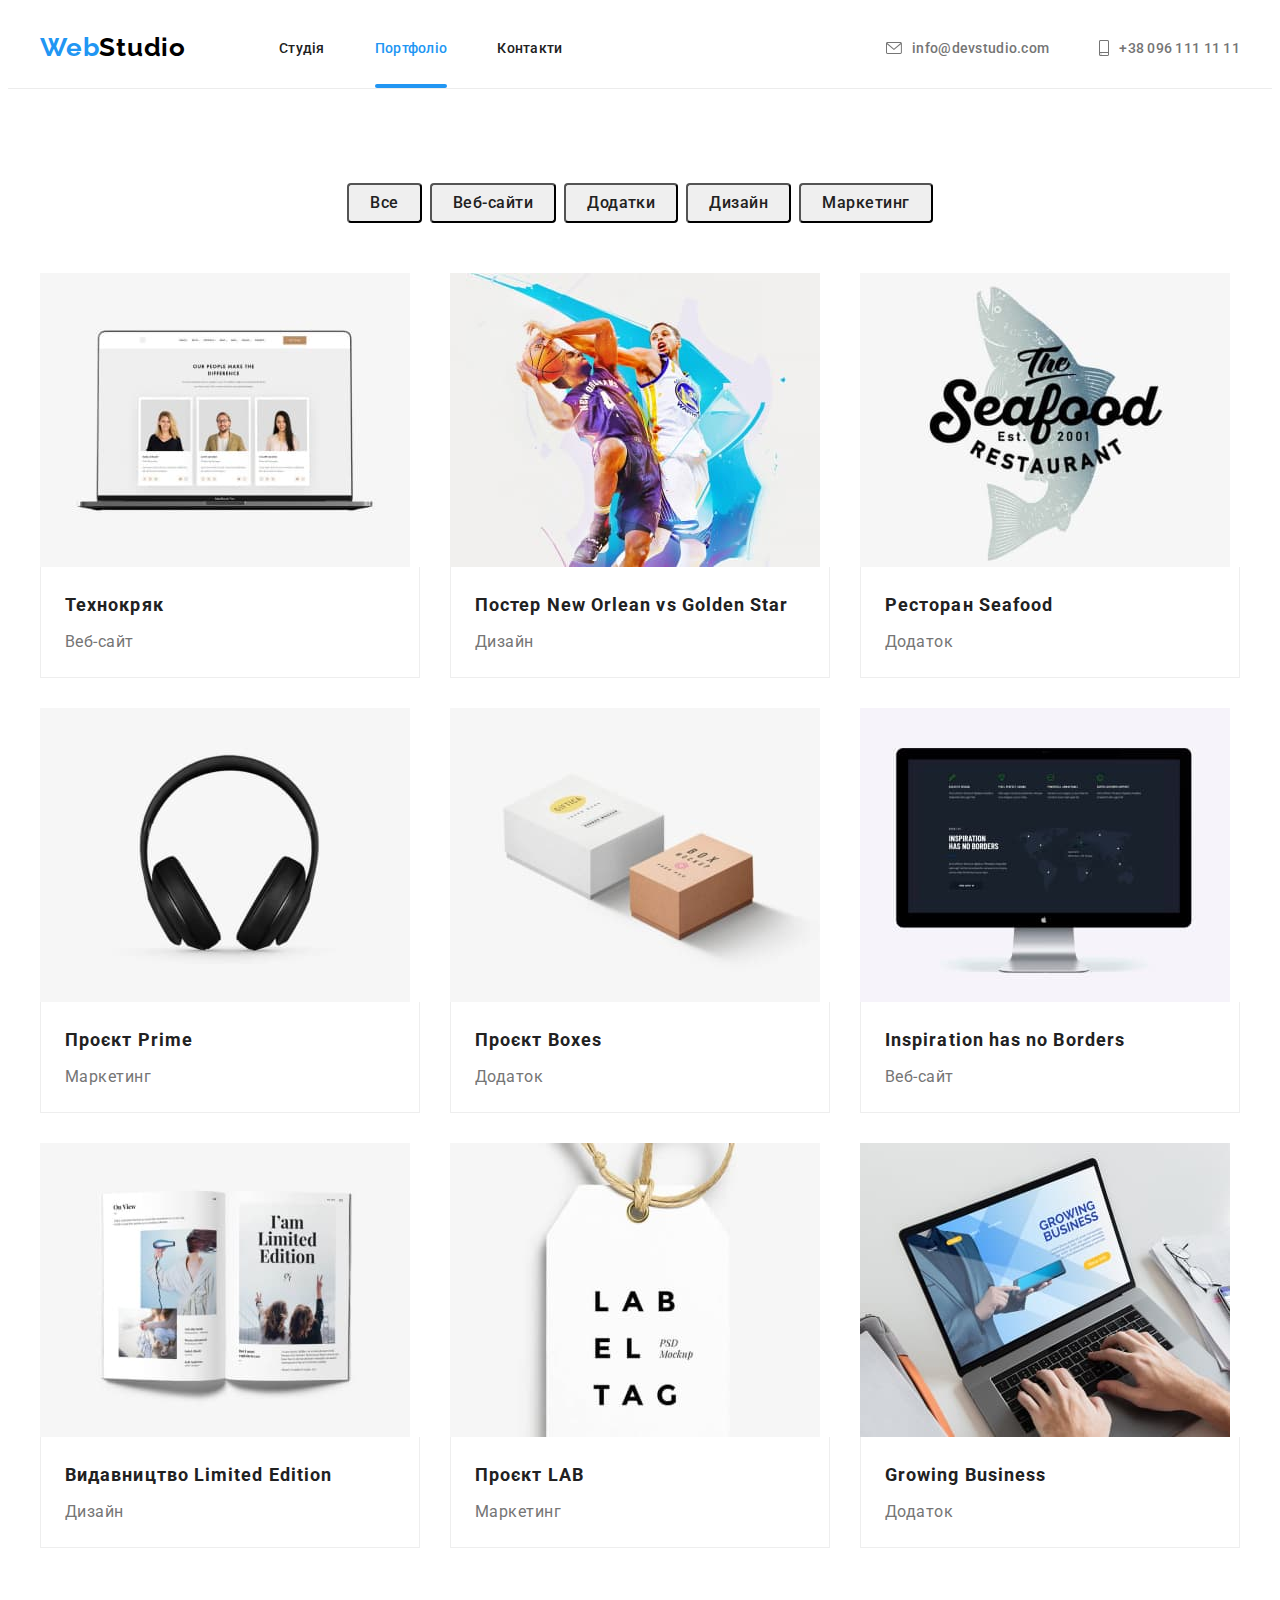
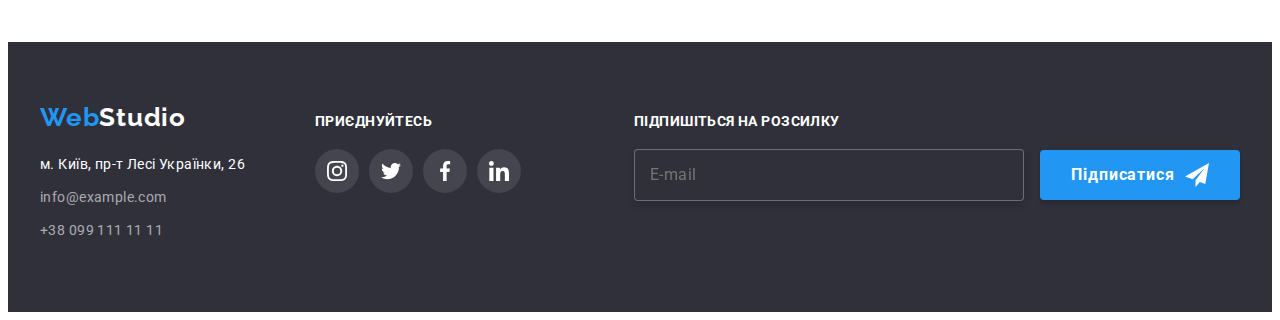
==== commit d60909e2: "sass" ====
--- a/portfolio.html
+++ b/portfolio.html
@@ -13,6 +13,7 @@
 	<link rel="stylesheet" href="https://cdnjs.cloudflare.com/ajax/libs/modern-normalize/1.1.0/modern-normalize.min.css"
 		integrity="sha512-wpPYUAdjBVSE4KJnH1VR1HeZfpl1ub8YT/NKx4PuQ5NmX2tKuGu6U/JRp5y+Y8XG2tV+wKQpNHVUX03MfMFn9Q=="
 		crossorigin="anonymous" referrerpolicy="no-referrer" />
+	<link rel="stylesheet" href="./css/main.css" />
 	<link rel="stylesheet" href="./css/styles.css" />
 </head>
 
@@ -20,8 +21,8 @@
 	<!--шапка -->
 	<header class="header">
 		<div class="container header__container">
-			<a class="link logo header__logo" href="/" lang="en"><span class="logo-part">Web</span>Studio</a>
-			<nav class="header__nav">
+			<a class="link logo header__logo" href="/" lang="en"><span class="logo__part">Web</span>Studio</a>
+			<nav class="nav">
 				<ul class="list nav__list">
 					<li class="nav__item"><a class="link nav__link" href="./index.html">Студія</a>
 					</li>
@@ -68,8 +69,8 @@
 							</div>
 						</div>
 						<div class="examples__name">
-							<h2 class="examples-title">Технокряк </h2>
-							<p class="examples-filter">Веб-сайт</p>
+							<h2 class="examples__title">Технокряк </h2>
+							<p class="examples__filter">Веб-сайт</p>
 						</div>
 					</a>
 				</li>
--- a/css/main.css
+++ b/css/main.css
@@ -0,0 +1,1000 @@
+:root {
+  /* fonts */
+  --main-font: "Roboto", sans-serif;
+  --logo-font: "Raleway", sans-serif;
+  /* text color */
+  --main-txt-cl: #212121;
+  --secondary-txt-cl: #757575;
+  --accent-color: #2196f3;
+  /*  bg color*/
+  --bg-dark-cl: #2f303a;
+  --bg-light-cl: ##ffffff;
+  /* others */
+  --indent: 30px;
+  --items: 4;
+}
+
+.visually-hidden {
+  position: absolute;
+  width: 1px;
+  height: 1px;
+  margin: -1px;
+  border: 0;
+  padding: 0;
+  white-space: nowrap;
+  -webkit-clip-path: inset(100%);
+          clip-path: inset(100%);
+  clip: rect(0 0 0 0);
+  overflow: hidden;
+}
+
+body {
+  font-family: var(--main-font);
+  color: var(--main-txt-cl);
+}
+
+.no-scroll {
+  overflow: hidden;
+}
+
+h1,
+h2,
+h3,
+h4,
+h5,
+h6,
+p {
+  margin: 0;
+}
+
+.link {
+  text-decoration: none;
+  color: currentColor;
+}
+
+.list {
+  list-style: none;
+  padding: 0;
+  margin: 0;
+}
+
+img {
+  display: block;
+}
+
+.btn {
+  min-width: 200px;
+  min-height: 50px;
+  padding: 10px auto;
+  font-family: inherit;
+  font-weight: 700;
+  font-size: 16px;
+  line-height: 1.88;
+  letter-spacing: 0.06em;
+  color: #ffffff;
+  background-color: #2196f3;
+  -webkit-box-shadow: 0px 4px 4px rgba(0, 0, 0, 0.15);
+          box-shadow: 0px 4px 4px rgba(0, 0, 0, 0.15);
+  border-radius: 4px;
+  border: none;
+  cursor: pointer;
+}
+
+.btn__hero {
+  -webkit-transition: background-color 250ms cubic-bezier(0.4, 0, 0.2, 1);
+  transition: background-color 250ms cubic-bezier(0.4, 0, 0.2, 1);
+}
+.btn__hero:hover, .btn__hero:focus {
+  background-color: #188ce8;
+}
+
+.card-set {
+  display: -webkit-box;
+  display: -ms-flexbox;
+  display: flex;
+  -ms-flex-wrap: wrap;
+      flex-wrap: wrap;
+  gap: var(--indent);
+  width: 100%;
+}
+
+.card-set__item {
+  -ms-flex-preferred-size: calc((100% - var(--indent) * (var(--items) - 1)) / var(--items));
+      flex-basis: calc((100% - var(--indent) * (var(--items) - 1)) / var(--items));
+}
+
+.container {
+  width: 1200px;
+  padding-right: 15px;
+  padding-left: 15px;
+  margin-right: auto;
+  margin-left: auto;
+}
+
+.logo {
+  font-family: var(--logo-font);
+  font-weight: 700;
+  font-size: 26px;
+  line-height: 1.1923076923;
+  letter-spacing: 0.03em;
+}
+
+.header__logo {
+  padding-top: 24px;
+  padding-bottom: 25px;
+  margin-right: 93px;
+  color: #000000;
+}
+
+.logo__part {
+  color: #2196f3;
+}
+
+.footer__logo {
+  display: block;
+  margin-bottom: 20px;
+  color: #ffffff;
+}
+
+.social {
+  display: -webkit-box;
+  display: -ms-flexbox;
+  display: flex;
+  -webkit-box-align: center;
+      -ms-flex-align: center;
+          align-items: center;
+  -webkit-box-pack: center;
+      -ms-flex-pack: center;
+          justify-content: center;
+  gap: 10px;
+}
+
+.social__link {
+  display: -webkit-box;
+  display: -ms-flexbox;
+  display: flex;
+  -webkit-box-align: center;
+      -ms-flex-align: center;
+          align-items: center;
+  -webkit-box-pack: center;
+      -ms-flex-pack: center;
+          justify-content: center;
+  width: 44px;
+  height: 44px;
+  border-radius: 50%;
+  color: #afb1b8;
+  background-color: #fff;
+  -webkit-transition: background-color 250ms cubic-bezier(0.4, 0, 0.2, 1), color 250ms cubic-bezier(0.4, 0, 0.2, 1);
+  transition: background-color 250ms cubic-bezier(0.4, 0, 0.2, 1), color 250ms cubic-bezier(0.4, 0, 0.2, 1);
+}
+.social__link:hover, .social__link:focus {
+  color: #ffffff;
+  background-color: var(--accent-color);
+}
+
+.social__icon {
+  fill: currentColor;
+}
+
+.header {
+  border-bottom: 1px solid #ececec;
+}
+
+.header__container {
+  display: -webkit-box;
+  display: -ms-flexbox;
+  display: flex;
+  -webkit-box-align: center;
+      -ms-flex-align: center;
+          align-items: center;
+}
+
+.header__link {
+  display: block;
+  padding-top: 32px;
+  padding-bottom: 32px;
+  -webkit-transition: color 250ms cubic-bezier(0.4, 0, 0.2, 1);
+  transition: color 250ms cubic-bezier(0.4, 0, 0.2, 1);
+}
+.header__link:hover, .header__link:focus {
+  color: var(--accent-color);
+}
+
+.header__addres {
+  display: -webkit-box;
+  display: -ms-flexbox;
+  display: flex;
+  gap: 50px;
+}
+
+.header__link {
+  display: -webkit-box;
+  display: -ms-flexbox;
+  display: flex;
+  -webkit-box-align: center;
+      -ms-flex-align: center;
+          align-items: center;
+  font-weight: 500;
+  font-size: 14px;
+  line-height: 1.1428571429;
+  letter-spacing: 0.02em;
+  color: var(--secondary-txt-cl);
+}
+
+.header__icon {
+  fill: currentColor;
+  margin-right: 10px;
+}
+
+.nav {
+  display: -webkit-box;
+  display: -ms-flexbox;
+  display: flex;
+  margin-right: auto;
+}
+
+.nav__list {
+  display: -webkit-box;
+  display: -ms-flexbox;
+  display: flex;
+  gap: 50px;
+  font-weight: 500;
+  font-size: 14px;
+  line-height: 1.1428571429;
+  letter-spacing: 0.02em;
+  color: var(--main-txt-cl);
+}
+
+.nav__link {
+  display: block;
+  padding-top: 32px;
+  padding-bottom: 32px;
+  -webkit-transition: color 250ms cubic-bezier(0.4, 0, 0.2, 1);
+  transition: color 250ms cubic-bezier(0.4, 0, 0.2, 1);
+}
+.nav__link:hover, .nav__link:focus {
+  color: var(--accent-color);
+}
+
+.nav__link--current {
+  color: var(--accent-color);
+  position: relative;
+}
+.nav__link--current::after {
+  content: "";
+  position: absolute;
+  bottom: 0;
+  left: 0;
+  display: block;
+  width: 100%;
+  height: 4px;
+  background: var(--accent-color);
+  border-radius: 2px;
+}
+
+.hero {
+  padding-top: 200px;
+  padding-bottom: 200px;
+  text-align: center;
+}
+
+.hero__bg {
+  max-width: 1600px;
+  max-height: 600px;
+  background-color: #c4c4c4;
+  background-image: -webkit-gradient(linear, left top, right top, from(rgba(47, 48, 58, 0.4)), to(rgba(47, 48, 58, 0.4))), url(../images/hero/bg-hero.jpg);
+  background-image: linear-gradient(to right, rgba(47, 48, 58, 0.4), rgba(47, 48, 58, 0.4)), url(../images/hero/bg-hero.jpg);
+  margin-left: auto;
+  margin-right: auto;
+  background-repeat: no-repeat;
+  background-position: center;
+  background-size: cover;
+}
+
+.hero__container {
+  width: 696px;
+}
+
+.hero__title {
+  margin-bottom: 30px;
+  font-weight: 900;
+  font-size: 44px;
+  line-height: 1.36;
+  text-align: center;
+  letter-spacing: 0.06em;
+  text-transform: uppercase;
+  color: #ffffff;
+}
+
+.title {
+  font-weight: 700;
+  font-size: 36px;
+  line-height: 1.1666666667;
+  text-align: center;
+  letter-spacing: 0.03em;
+  color: var(--main-txt-cl);
+}
+
+.about {
+  padding-top: 94px;
+}
+
+.about,
+.work {
+  background-color: var(--bg-light-cl);
+}
+
+.about__list {
+  display: -webkit-box;
+  display: -ms-flexbox;
+  display: flex;
+  gap: var(--indent);
+  -ms-flex-preferred-size: calc((100% - 90px) / 4);
+      flex-basis: calc((100% - 90px) / 4);
+  -ms-flex-wrap: wrap;
+      flex-wrap: wrap;
+}
+
+.about__item {
+  max-width: 270px;
+}
+
+.about__icon {
+  display: -webkit-box;
+  display: -ms-flexbox;
+  display: flex;
+  -webkit-box-pack: center;
+      -ms-flex-pack: center;
+          justify-content: center;
+  -webkit-box-align: center;
+      -ms-flex-align: center;
+          align-items: center;
+  width: 270px;
+  height: 120px;
+  background-color: #f5f4fa;
+  border-radius: 4px;
+  margin-bottom: 30px;
+}
+
+.about__title,
+.about__text {
+  font-size: 14px;
+  letter-spacing: 0.03em;
+}
+
+.about__title {
+  margin-bottom: 10px;
+  font-weight: 700;
+  line-height: 1.1428571429;
+  text-transform: uppercase;
+  color: var(--main-txt-cl);
+}
+
+.about__text {
+  line-height: 1.7142857143;
+  color: var(--secondary-txt-cl);
+}
+
+.work {
+  padding-top: 94px;
+  padding-bottom: 94px;
+}
+
+.work__title {
+  margin-bottom: 50px;
+}
+
+.work__list {
+  display: -webkit-box;
+  display: -ms-flexbox;
+  display: flex;
+  gap: var(--indent);
+  -ms-flex-wrap: wrap;
+      flex-wrap: wrap;
+  --items: 3;
+  width: 100%;
+}
+
+.work__item {
+  position: relative;
+}
+
+.add {
+  position: absolute;
+  display: -webkit-box;
+  display: -ms-flexbox;
+  display: flex;
+  -webkit-box-align: center;
+      -ms-flex-align: center;
+          align-items: center;
+  -webkit-box-pack: center;
+      -ms-flex-pack: center;
+          justify-content: center;
+  left: 0;
+  bottom: 0;
+  width: 100%;
+  height: 70px;
+  background-color: rgba(47, 48, 58, 0.8);
+}
+
+.add__text {
+  font-weight: 700;
+  font-size: 14px;
+  line-height: 1.1428571429;
+  text-align: center;
+  letter-spacing: 0.03em;
+  text-transform: uppercase;
+  color: #ffffff;
+}
+
+.team {
+  padding-top: 94px;
+  padding-bottom: 94px;
+  background-color: #f5f4fa;
+}
+
+.team__title {
+  margin-bottom: 50px;
+}
+
+.team__list {
+  display: -webkit-box;
+  display: -ms-flexbox;
+  display: flex;
+  gap: var(--indent);
+}
+
+.team__item {
+  -webkit-box-shadow: 0px 1px 3px rgba(0, 0, 0, 0.12), 0px 1px 1px rgba(0, 0, 0, 0.14), 0px 2px 1px rgba(0, 0, 0, 0.2);
+          box-shadow: 0px 1px 3px rgba(0, 0, 0, 0.12), 0px 1px 1px rgba(0, 0, 0, 0.14), 0px 2px 1px rgba(0, 0, 0, 0.2);
+  border-radius: 0px 0px 4px 4px;
+}
+
+.team__wraper {
+  padding-top: 30px;
+  padding-bottom: 30px;
+  padding-right: 5px;
+  padding-left: 5px;
+  background-color: #fff;
+}
+
+.team__name,
+.team__profession {
+  font-size: 16px;
+  line-height: 1.1875;
+  text-align: center;
+  letter-spacing: 0.03em;
+  margin-bottom: 16px;
+}
+
+.team__name {
+  margin-bottom: 10px;
+  font-weight: 500;
+  color: var(--main-txt-cl);
+}
+
+.team__profession {
+  letter-spacing: 0.03em;
+  color: var(--secondary-txt-cl);
+}
+
+.clients {
+  padding-top: 94px;
+  padding-bottom: 94px;
+}
+
+.clients__title {
+  margin-bottom: 50px;
+}
+
+.clients__list {
+  display: -webkit-box;
+  display: -ms-flexbox;
+  display: flex;
+  gap: 30px;
+}
+
+.clients__link {
+  display: -webkit-box;
+  display: -ms-flexbox;
+  display: flex;
+  -webkit-box-align: center;
+      -ms-flex-align: center;
+          align-items: center;
+  -webkit-box-pack: center;
+      -ms-flex-pack: center;
+          justify-content: center;
+  width: 170px;
+  height: 92px;
+  border: 1px solid #afb1b8;
+  border-radius: 4px;
+  color: #afb1b8;
+  cursor: pointer;
+  -webkit-transition: color 250ms cubic-bezier(0.4, 0, 0.2, 1), border 250ms cubic-bezier(0.4, 0, 0.2, 1);
+  transition: color 250ms cubic-bezier(0.4, 0, 0.2, 1), border 250ms cubic-bezier(0.4, 0, 0.2, 1);
+}
+.clients__link:hover, .clients__link:focus {
+  color: #2196f3;
+  border: 1px solid #2196f3;
+}
+
+.clients__icon {
+  fill: currentColor;
+}
+
+.footer {
+  padding-top: 60px;
+  padding-bottom: 60px;
+  background-color: var(--bg-dark-cl);
+}
+
+.footer__container {
+  display: -webkit-box;
+  display: -ms-flexbox;
+  display: flex;
+  -webkit-box-align: baseline;
+      -ms-flex-align: baseline;
+          align-items: baseline;
+}
+
+.footer__contact {
+  margin-right: 70px;
+}
+
+.footer__addres {
+  font-style: normal;
+  font-size: 14px;
+  line-height: 1.71;
+  letter-spacing: 0.03em;
+  color: #fff;
+}
+
+.addres__addres,
+.addres__item {
+  margin-bottom: 9px;
+}
+
+.addres__contact {
+  color: rgba(255, 255, 255, 0.6);
+}
+
+.social__title {
+  margin-bottom: 20px;
+  font-family: var(--main-font);
+  font-style: normal;
+  font-weight: 700;
+  font-size: 14px;
+  line-height: 1.1428571429;
+  letter-spacing: 0.03em;
+  text-transform: uppercase;
+  color: #ffffff;
+}
+
+.footer__link {
+  background-color: rgba(255, 255, 255, 0.1);
+}
+
+.footer__icon {
+  fill: #ffffff;
+}
+
+.footer__subscription {
+  margin-left: auto;
+}
+
+.subscription__title {
+  margin-bottom: 20px;
+  font-family: var(--main-font);
+  font-weight: 700;
+  font-size: 14px;
+  line-height: calc 1.1428571429;
+  letter-spacing: 0.03em;
+  text-transform: uppercase;
+  color: #ffffff;
+}
+
+.subscription__input {
+  margin-right: 12px;
+  width: 358px;
+  padding: 15px;
+  font-family: var(--main-font);
+  font-weight: 400;
+  font-size: 16px;
+  line-height: 1.25;
+  letter-spacing: 0.03em;
+  color: rgba(255, 255, 255, 0.6);
+  background: #2f303a;
+  border: 1px solid rgba(255, 255, 255, 0.3);
+  -webkit-filter: drop-shadow(0px 4px 4px rgba(0, 0, 0, 0.15));
+          filter: drop-shadow(0px 4px 4px rgba(0, 0, 0, 0.15));
+  border-radius: 4px;
+}
+
+.subscription__btn {
+  display: -webkit-inline-box;
+  display: -ms-inline-flexbox;
+  display: inline-flex;
+  -webkit-box-align: center;
+      -ms-flex-align: center;
+          align-items: center;
+  -webkit-box-pack: center;
+      -ms-flex-pack: center;
+          justify-content: center;
+  gap: 10px;
+}
+
+.subscription__icon {
+  fill: #ffffff;
+}
+
+.backgrop {
+  position: fixed;
+  top: 0;
+  left: 0;
+  z-index: 1000;
+  width: 100%;
+  height: 100%;
+  background: rgba(0, 0, 0, 0.2);
+  opacity: 1;
+  visibility: visible;
+  -webkit-transition: opacity 250ms ease-out, visibility 250ms ease-out;
+  transition: opacity 250ms ease-out, visibility 250ms ease-out;
+}
+
+.backgrop.is-hidden {
+  opacity: 0;
+  visibility: hidden;
+  pointer-events: none;
+}
+.backgrop.is-hidden .modal {
+  -webkit-transform: translate(-50%, -50%) scale(0.6) rotate(0.5turn);
+          transform: translate(-50%, -50%) scale(0.6) rotate(0.5turn);
+}
+
+.modal {
+  position: absolute;
+  width: 528px;
+  min-height: 581px;
+  top: 50%;
+  left: 50%;
+  -webkit-transform: translate(-50%, -50%) scale(1) rotate(0);
+          transform: translate(-50%, -50%) scale(1) rotate(0);
+  opacity: 1;
+  -webkit-transition: opacity 250ms ease-out, -webkit-transform 250ms ease-out;
+  transition: opacity 250ms ease-out, -webkit-transform 250ms ease-out;
+  transition: transform 250ms ease-out, opacity 250ms ease-out;
+  transition: transform 250ms ease-out, opacity 250ms ease-out, -webkit-transform 250ms ease-out;
+  padding: 40px;
+  background: #ffffff;
+  -webkit-box-shadow: 0px 1px 3px rgba(0, 0, 0, 0.12), 0px 1px 1px rgba(0, 0, 0, 0.14), 0px 2px 1px rgba(0, 0, 0, 0.2);
+          box-shadow: 0px 1px 3px rgba(0, 0, 0, 0.12), 0px 1px 1px rgba(0, 0, 0, 0.14), 0px 2px 1px rgba(0, 0, 0, 0.2);
+  border-radius: 4px;
+}
+
+.close__btn {
+  position: absolute;
+  top: 8px;
+  right: 8px;
+  display: -webkit-box;
+  display: -ms-flexbox;
+  display: flex;
+  -webkit-box-align: center;
+      -ms-flex-align: center;
+          align-items: center;
+  -webkit-box-pack: center;
+      -ms-flex-pack: center;
+          justify-content: center;
+  width: 30px;
+  height: 30px;
+  padding: 0;
+  background: #ffffff;
+  border: 1px solid rgba(0, 0, 0, 0.1);
+  border-radius: 50%;
+  background-color: transparent;
+  cursor: pointer;
+}
+
+.close__icon {
+  -webkit-transition: fill 250ms cubic-bezier(0.4, 0, 0.2, 1);
+  transition: fill 250ms cubic-bezier(0.4, 0, 0.2, 1);
+}
+.close__icon:hover {
+  fill: #2196f3;
+}
+
+.register-form__title {
+  display: block;
+  margin-bottom: 12px;
+  font-family: var(--main-font);
+  font-weight: 700;
+  font-size: 20px;
+  line-height: 1.15;
+  text-align: center;
+  letter-spacing: 0.03em;
+  color: #212121;
+}
+
+.register-form__group {
+  margin-bottom: 20px;
+}
+
+.register-form__wrap {
+  display: block;
+  margin-bottom: false;
+  position: relative;
+}
+
+.register-form__text {
+  display: block;
+  margin-bottom: 4px;
+  font-family: var(--main-font);
+  font-size: 12px;
+  line-height: 1.1666666667;
+  letter-spacing: 0.01em;
+  color: #757575;
+}
+
+.register-form__input {
+  width: 100%;
+  padding: 11px;
+  padding-left: 40px;
+  margin-bottom: 10px;
+  -webkit-transition: border-color 250ms cubic-bezier(0.4, 0, 0.2, 1);
+  transition: border-color 250ms cubic-bezier(0.4, 0, 0.2, 1);
+  border: 1px solid rgba(33, 33, 33, 0.2);
+  border-radius: 4px;
+  outline: none;
+}
+.register-form__input:focus-within {
+  border-color: #2196f3;
+}
+
+.register-form__icon {
+  position: absolute;
+  bottom: 22px;
+  left: 12px;
+  width: 18px;
+  height: 18px;
+}
+.register-form__input:focus-within + .register-form__icon {
+  fill: #2196f3;
+}
+
+.register-form__message {
+  padding: 12px 16px;
+  width: 100%;
+  height: 120px;
+  /* margin-bottom: 20px; */
+  resize: none;
+  border: 1px solid rgba(33, 33, 33, 0.2);
+  border-radius: 4px;
+  outline: transparent;
+  -webkit-transition: border-color 250ms cubic-bezier(0.4, 0, 0.2, 1);
+  transition: border-color 250ms cubic-bezier(0.4, 0, 0.2, 1);
+}
+.register-form__message::-webkit-input-placeholder {
+  font-family: var(--main-font);
+  font-size: 12px;
+  line-height: 1.1666666667;
+  letter-spacing: 0.01em;
+  color: rgba(117, 117, 117, 0.5);
+}
+.register-form__message::-moz-placeholder {
+  font-family: var(--main-font);
+  font-size: 12px;
+  line-height: 1.1666666667;
+  letter-spacing: 0.01em;
+  color: rgba(117, 117, 117, 0.5);
+}
+.register-form__message:-ms-input-placeholder {
+  font-family: var(--main-font);
+  font-size: 12px;
+  line-height: 1.1666666667;
+  letter-spacing: 0.01em;
+  color: rgba(117, 117, 117, 0.5);
+}
+.register-form__message::-ms-input-placeholder {
+  font-family: var(--main-font);
+  font-size: 12px;
+  line-height: 1.1666666667;
+  letter-spacing: 0.01em;
+  color: rgba(117, 117, 117, 0.5);
+}
+.register-form__message::placeholder {
+  font-family: var(--main-font);
+  font-size: 12px;
+  line-height: 1.1666666667;
+  letter-spacing: 0.01em;
+  color: rgba(117, 117, 117, 0.5);
+}
+.register-form__message:focus {
+  border-color: #2196f3;
+}
+
+.checkbox {
+  display: -webkit-box;
+  display: -ms-flexbox;
+  display: flex;
+  -webkit-box-pack: center;
+      -ms-flex-pack: center;
+          justify-content: center;
+  -webkit-box-align: center;
+      -ms-flex-align: center;
+          align-items: center;
+  margin-bottom: 30px;
+  gap: 7px;
+}
+
+.checked__icon--check {
+  opacity: 0;
+  -webkit-transition: opacity 250ms cubic-bezier(0.4, 0, 0.2, 1);
+  transition: opacity 250ms cubic-bezier(0.4, 0, 0.2, 1);
+}
+.checkbox__input:checked + .checked__icon .checked__icon--check {
+  opacity: 1;
+}
+
+.checked__icon--uncheck {
+  opacity: 1;
+  -webkit-transition: opacity 250ms cubic-bezier(0.4, 0, 0.2, 1);
+  transition: opacity 250ms cubic-bezier(0.4, 0, 0.2, 1);
+}
+.checkbox__input:checked + .checked__icon .checked__icon--uncheck {
+  opacity: 0;
+}
+
+.checkbox__text {
+  font-family: var(--main-font);
+  font-size: 14px;
+  line-height: 1.7142857143;
+  letter-spacing: 0.03em;
+  color: #757575;
+}
+
+.checkbox__link {
+  color: #2196f3;
+}
+
+.register-form__btn {
+  display: block;
+  -webkit-box-align: center;
+      -ms-flex-align: center;
+          align-items: center;
+  text-align: center;
+  margin-right: auto;
+  margin-left: auto;
+  -webkit-transition: background 250ms cubic-bezier(0.4, 0, 0.2, 1);
+  transition: background 250ms cubic-bezier(0.4, 0, 0.2, 1);
+}
+.register-form__btn:hover, .register-form__btn:focus {
+  background: #188ce8;
+}
+
+.filter {
+  display: -webkit-box;
+  display: -ms-flexbox;
+  display: flex;
+  -webkit-box-pack: center;
+      -ms-flex-pack: center;
+          justify-content: center;
+  margin-bottom: 50px;
+}
+.filter__item:not(:last-child) {
+  margin-right: 8px;
+}
+
+.filter__btn {
+  padding: 5px 21px;
+  font-family: inherit;
+  font-weight: 500;
+  font-size: 16px;
+  line-height: 1.62;
+  letter-spacing: 0.03em;
+  color: var(--main-txt-cl);
+  border-radius: 4px;
+  cursor: pointer;
+  -webkit-transition: color 250ms cubic-bezier(0.4, 0, 0.2, 1), background-color 250ms cubic-bezier(0.4, 0, 0.2, 1), -webkit-box-shadow 250ms cubic-bezier(0.4, 0, 0.2, 1);
+  transition: color 250ms cubic-bezier(0.4, 0, 0.2, 1), background-color 250ms cubic-bezier(0.4, 0, 0.2, 1), -webkit-box-shadow 250ms cubic-bezier(0.4, 0, 0.2, 1);
+  transition: color 250ms cubic-bezier(0.4, 0, 0.2, 1), background-color 250ms cubic-bezier(0.4, 0, 0.2, 1), box-shadow 250ms cubic-bezier(0.4, 0, 0.2, 1);
+  transition: color 250ms cubic-bezier(0.4, 0, 0.2, 1), background-color 250ms cubic-bezier(0.4, 0, 0.2, 1), box-shadow 250ms cubic-bezier(0.4, 0, 0.2, 1), -webkit-box-shadow 250ms cubic-bezier(0.4, 0, 0.2, 1);
+}
+.filter__btn:focus, .filter__btn:hover {
+  color: #ffffff;
+  background-color: var(--accent-color);
+  -webkit-box-shadow: 0px 3px 1px rgba(0, 0, 0, 0.1), 0px 1px 2px rgba(0, 0, 0, 0.08), 0px 2px 2px rgba(0, 0, 0, 0.12);
+          box-shadow: 0px 3px 1px rgba(0, 0, 0, 0.1), 0px 1px 2px rgba(0, 0, 0, 0.08), 0px 2px 2px rgba(0, 0, 0, 0.12);
+}
+
+.examples {
+  padding-top: 94px;
+  padding-bottom: 94px;
+}
+
+.examples__list {
+  display: -webkit-box;
+  display: -ms-flexbox;
+  display: flex;
+  -ms-flex-wrap: wrap;
+      flex-wrap: wrap;
+  gap: var(--indent);
+  --items: 3;
+}
+
+.examples__item {
+  -webkit-transition: border 250ms cubic-bezier(0.4, 0, 0.2, 1), -webkit-box-shadow 250ms cubic-bezier(0.4, 0, 0.2, 1);
+  transition: border 250ms cubic-bezier(0.4, 0, 0.2, 1), -webkit-box-shadow 250ms cubic-bezier(0.4, 0, 0.2, 1);
+  transition: border 250ms cubic-bezier(0.4, 0, 0.2, 1), box-shadow 250ms cubic-bezier(0.4, 0, 0.2, 1);
+  transition: border 250ms cubic-bezier(0.4, 0, 0.2, 1), box-shadow 250ms cubic-bezier(0.4, 0, 0.2, 1), -webkit-box-shadow 250ms cubic-bezier(0.4, 0, 0.2, 1);
+}
+.examples__item:hover, .examples__item:focus {
+  border: -1px solid #eeeeee;
+  -webkit-box-shadow: 0px 1px 1px rgba(0, 0, 0, 0.12), 0px 4px 4px rgba(0, 0, 0, 0.06), 1px 4px 6px rgba(0, 0, 0, 0.16);
+          box-shadow: 0px 1px 1px rgba(0, 0, 0, 0.12), 0px 4px 4px rgba(0, 0, 0, 0.06), 1px 4px 6px rgba(0, 0, 0, 0.16);
+}
+
+.examples__wrap {
+  position: relative;
+  overflow: hidden;
+}
+
+.overlay {
+  position: absolute;
+  top: 0;
+  left: 0;
+  -webkit-transform: translateY(100%);
+          transform: translateY(100%);
+  -webkit-transition: -webkit-transform 250ms cubic-bezier(0.4, 0, 0.2, 1);
+  transition: -webkit-transform 250ms cubic-bezier(0.4, 0, 0.2, 1);
+  transition: transform 250ms cubic-bezier(0.4, 0, 0.2, 1);
+  transition: transform 250ms cubic-bezier(0.4, 0, 0.2, 1), -webkit-transform 250ms cubic-bezier(0.4, 0, 0.2, 1);
+  display: -webkit-box;
+  display: -ms-flexbox;
+  display: flex;
+  -webkit-box-align: center;
+      -ms-flex-align: center;
+          align-items: center;
+  -webkit-box-pack: center;
+      -ms-flex-pack: center;
+          justify-content: center;
+  width: 100%;
+  height: 100%;
+  background: rgba(33, 150, 243, 0.9);
+}
+.examples__wrap:hover .overlay {
+  -webkit-transform: translateY(0);
+          transform: translateY(0);
+}
+
+.overlay__text {
+  font-weight: 400;
+  font-size: 18px;
+  line-height: 1.5555555556;
+  letter-spacing: 0.03em;
+  color: #ffffff;
+  padding-left: 24px;
+  padding-right: 24px;
+}
+
+.examples__name {
+  border: 1px solid #eeeeee;
+  border-top: none;
+  padding-top: 20px;
+  padding-bottom: 20px;
+  padding-right: 24px;
+  padding-left: 24px;
+}
+
+.examples__title {
+  margin-bottom: 4px;
+  font-weight: 700;
+  font-size: 18px;
+  line-height: 2;
+  letter-spacing: 0.06em;
+  color: var(--main-txt-cl);
+}
+
+.examples__filter {
+  line-height: 1.88;
+  letter-spacing: 0.03em;
+  color: var(--secondary-txt-cl);
+}/*# sourceMappingURL=main.css.map */--- a/css/styles.css
+++ b/css/styles.css
@@ -1,36 +1,22 @@
-:root {
-  /* fonts */
+/* :root {
   --main-font: 'Roboto', sans-serif;
   --logo-font: 'Raleway', sans-serif;
 
-  /* text color */
   --main-txt-cl: #212121;
   --secondary-txt-cl: #757575;
   --accent-color: #2196f3;
 
-  /*  bg color*/
   --bg-dark-cl: #2f303a;
   --bg-light-cl: ##ffffff;
 
-  /* others */
   --indent: 30px;
   --items: 4;
-}
+} */
 
 /* Base styles */
-.container {
-  width: 1200px;
-  padding-right: 15px;
-  padding-left: 15px;
-  margin-right: auto;
-  margin-left: auto;
-
-  /* outline: 2px solid red;
-  outline-offset: -2px; */
-}
 
 /* reset styles */
-h1,
+/* h1,
 h2,
 h3,
 h4,
@@ -49,14 +35,14 @@
   list-style: none;
   padding: 0;
   margin: 0;
-}
+} */
 
 /**
   |============================
   | Card set
   |============================
 */
-.card-set {
+/* .card-set {
   display: flex;
   flex-wrap: wrap;
   gap: var(--indent);
@@ -65,22 +51,31 @@
 
 .card-set__item {
   flex-basis: calc((100% - var(--indent) * (var(--items) - 1)) / var(--items));
-}
-
-img {
+} */
+
+/* img {
   display: block;
-}
-
+} */
+
+/* .container {
+  width: 1200px;
+  padding-right: 15px;
+  padding-left: 15px;
+  margin-right: auto;
+  margin-left: auto;
+} */
+
+/* 
 body {
   font-family: var(--main-font);
   color: var(--main-txt-cl);
 }
 .no-scroll {
   overflow: hidden;
-}
+} */
 
 /* Header styles */
-
+/* 
 .header {
   border-bottom: 1px solid #ececec;
 }
@@ -88,9 +83,9 @@
 .header__container {
   display: flex;
   align-items: center;
-}
-
-.logo {
+} */
+
+/* .logo {
   font-family: var(--logo-font);
   font-weight: 700;
   font-size: 26px;
@@ -107,8 +102,8 @@
 
 .logo__part {
   color: #2196f3;
-}
-.header__nav {
+} */
+/* .nav {
   display: flex;
   margin-right: auto;
 }
@@ -123,12 +118,12 @@
   letter-spacing: 0.02em;
 
   color: var(--main-txt-cl);
-}
+} */
 /* .nav__item {
 padding-top: 32px;
 padding-bottom: 32px;} */
 
-.nav__link,
+/* .nav__link,
 .header__link {
   display: block;
   padding-top: 32px;
@@ -157,19 +152,17 @@
   height: 4px;
   background: var(--accent-color);
   border-radius: 2px;
-}
-
-.header__addres {
+} */
+
+/* .header__addres {
   display: flex;
   gap: 50px;
 }
 
-.header-addres-link {
-  display: flex;
-  align-items: center;
-}
-
-.header-addres-link {
+.header__link {
+  display: flex;
+  align-items: center;
+
   font-weight: 500;
   font-size: 14px;
   line-height: calc(16 / 14);
@@ -179,10 +172,10 @@
 .header__icon {
   fill: currentColor;
   margin-right: 10px;
-}
+} */
 /*Секція Герой Hero  */
 
-.hero {
+/* .hero {
   padding-top: 200px;
   padding-bottom: 200px;
   text-align: center;
@@ -217,10 +210,10 @@
   letter-spacing: 0.06em;
   text-transform: uppercase;
   color: #ffffff;
-}
+} */
 
 /* Кнопки */
-.btn {
+/* .btn {
   min-width: 200px;
   min-height: 50px;
   padding: 10px auto;
@@ -237,28 +230,28 @@
 
   border: none;
   cursor: pointer;
-}
-
-.btn__hero {
+} */
+
+/* .btn__hero {
   transition: background-color 250ms cubic-bezier(0.4, 0, 0.2, 1);
 }
 
 .btn__hero:hover,
 .btn__hero:focus {
   background-color: #188ce8;
-}
+} */
 
 /* Section about Особенности */
 
-.about {
+/* .about {
   padding-top: 94px;
 }
 
 .about,
 .work {
   background-color: var(--bg-light-cl);
-}
-.visually-hidden {
+} */
+/* .visually-hidden {
   position: absolute;
   width: 1px;
   height: 1px;
@@ -269,8 +262,8 @@
   clip-path: inset(100%);
   clip: rect(0 0 0 0);
   overflow: hidden;
-}
-
+} */
+/* 
 .about__list {
   display: flex;
   gap: var(--indent);
@@ -311,10 +304,10 @@
 .about__text {
   line-height: calc(24 / 14);
   color: var(--secondary-txt-cl);
-}
+} */
 
 /* Section work Чем мы занимаемся */
-.work {
+/* .work {
   padding-top: 94px;
   padding-bottom: 94px;
 }
@@ -359,11 +352,6 @@
 }
 
 .add__text {
-  /* padding-top: 27px;
-  padding-bottom: 27px;
-  margin-left: auto;
-  margin-right: auto; */
-
   font-weight: 700;
   font-size: 14px;
   line-height: calc(16 / 14);
@@ -371,10 +359,10 @@
   letter-spacing: 0.03em;
   text-transform: uppercase;
   color: #ffffff;
-}
+} */
 
 /*  Section team */
-.team {
+/* .team {
   padding-top: 94px;
   padding-bottom: 94px;
   background-color: #f5f4fa;
@@ -420,9 +408,9 @@
 .team__profession {
   letter-spacing: 0.03em;
   color: var(--secondary-txt-cl);
-}
-
-.social {
+} */
+
+/* .social {
   display: flex;
   align-items: center;
   justify-content: center;
@@ -437,7 +425,7 @@
   width: 44px;
   height: 44px;
   border-radius: 50%;
-  /* outline: 2px solid red; */
+  outline: 2px solid red;
 
   color: #afb1b8;
   background-color: #fff;
@@ -453,10 +441,10 @@
 .social__link:focus {
   color: #ffffff;
   background-color: var(--accent-color);
-}
+}  */
 
 /* Section Clients */
-.clients {
+/* .clients {
   padding-top: 94px;
   padding-bottom: 94px;
 }
@@ -476,7 +464,7 @@
   justify-content: center;
   width: 170px;
   height: 92px;
-  /* outline: 2px solid red; */
+  /* outline: 2px solid red; 
   border: 1px solid #afb1b8;
   border-radius: 4px;
   color: #afb1b8;
@@ -493,11 +481,11 @@
 .clients__link:focus {
   color: #2196f3;
   border: 1px solid #2196f3;
-}
+} */
 
 /* Footer Подвал */
 
-.footer {
+/* .footer {
   padding-top: 60px;
   padding-bottom: 60px;
 
@@ -509,12 +497,6 @@
 }
 .footer__contact {
   margin-right: 70px;
-}
-.footer__logo {
-  display: block;
-  margin-bottom: 20px;
-
-  color: #ffffff;
 }
 
 .footer__addres {
@@ -598,13 +580,13 @@
 }
 .subscription__icon {
   fill: #ffffff;
-}
+} */
 /* #188CE8 */
 
 /* examleps Примеры работ */
 
 /*Filter  */
-.examples {
+/* .examples {
   padding-top: 94px;
   padding-bottom: 94px;
 }
@@ -721,10 +703,10 @@
   line-height: 1.88;
   letter-spacing: 0.03em;
   color: var(--secondary-txt-cl);
-}
+} */
 
 /* Modal window */
-.backgrop {
+/* .backgrop {
   position: fixed;
   top: 0;
   left: 0;
@@ -858,7 +840,7 @@
   padding: 12px 16px;
   width: 100%;
   height: 120px;
-  /* margin-bottom: 20px; */
+  /* margin-bottom: 20px; 
   resize: none;
 
   border: 1px solid rgba(33, 33, 33, 0.2);
@@ -929,4 +911,4 @@
 .register-form__btn:hover,
 .register-form__btn:focus {
   background: #188ce8;
-}
+} */
